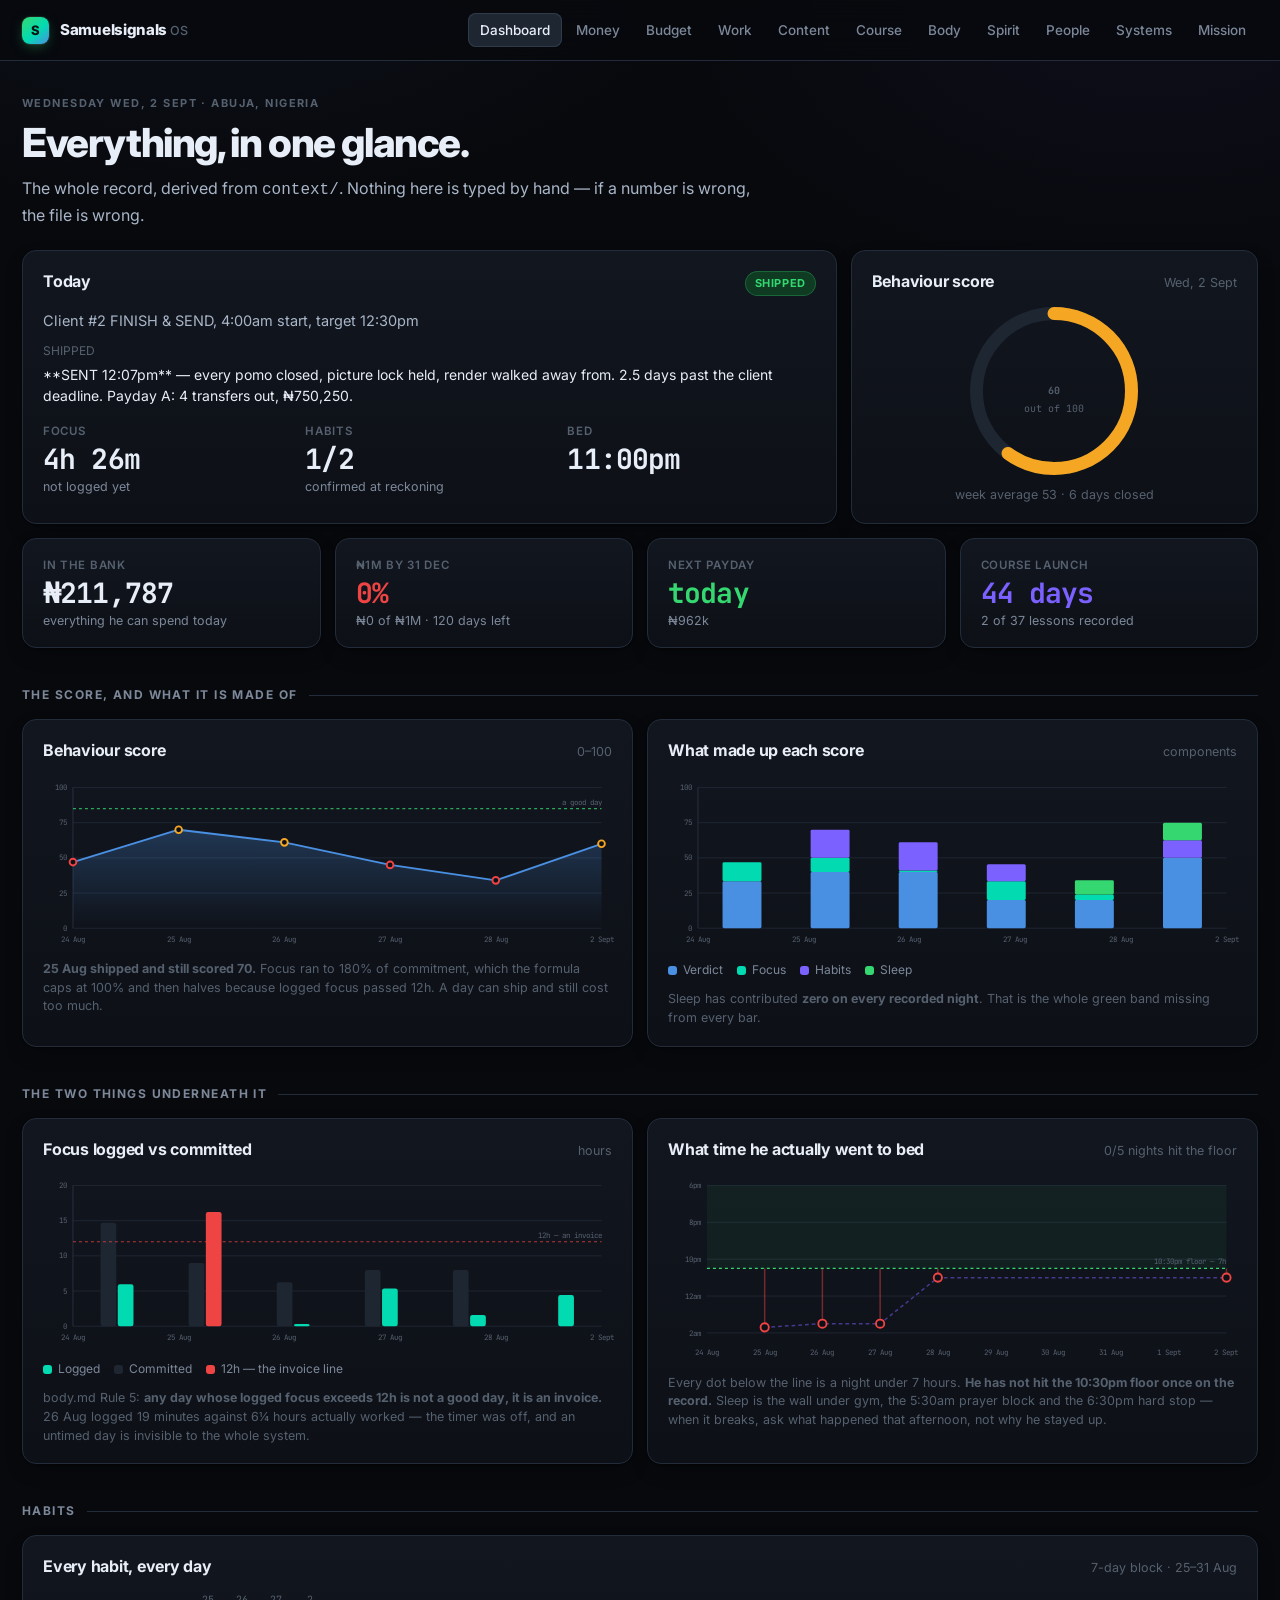
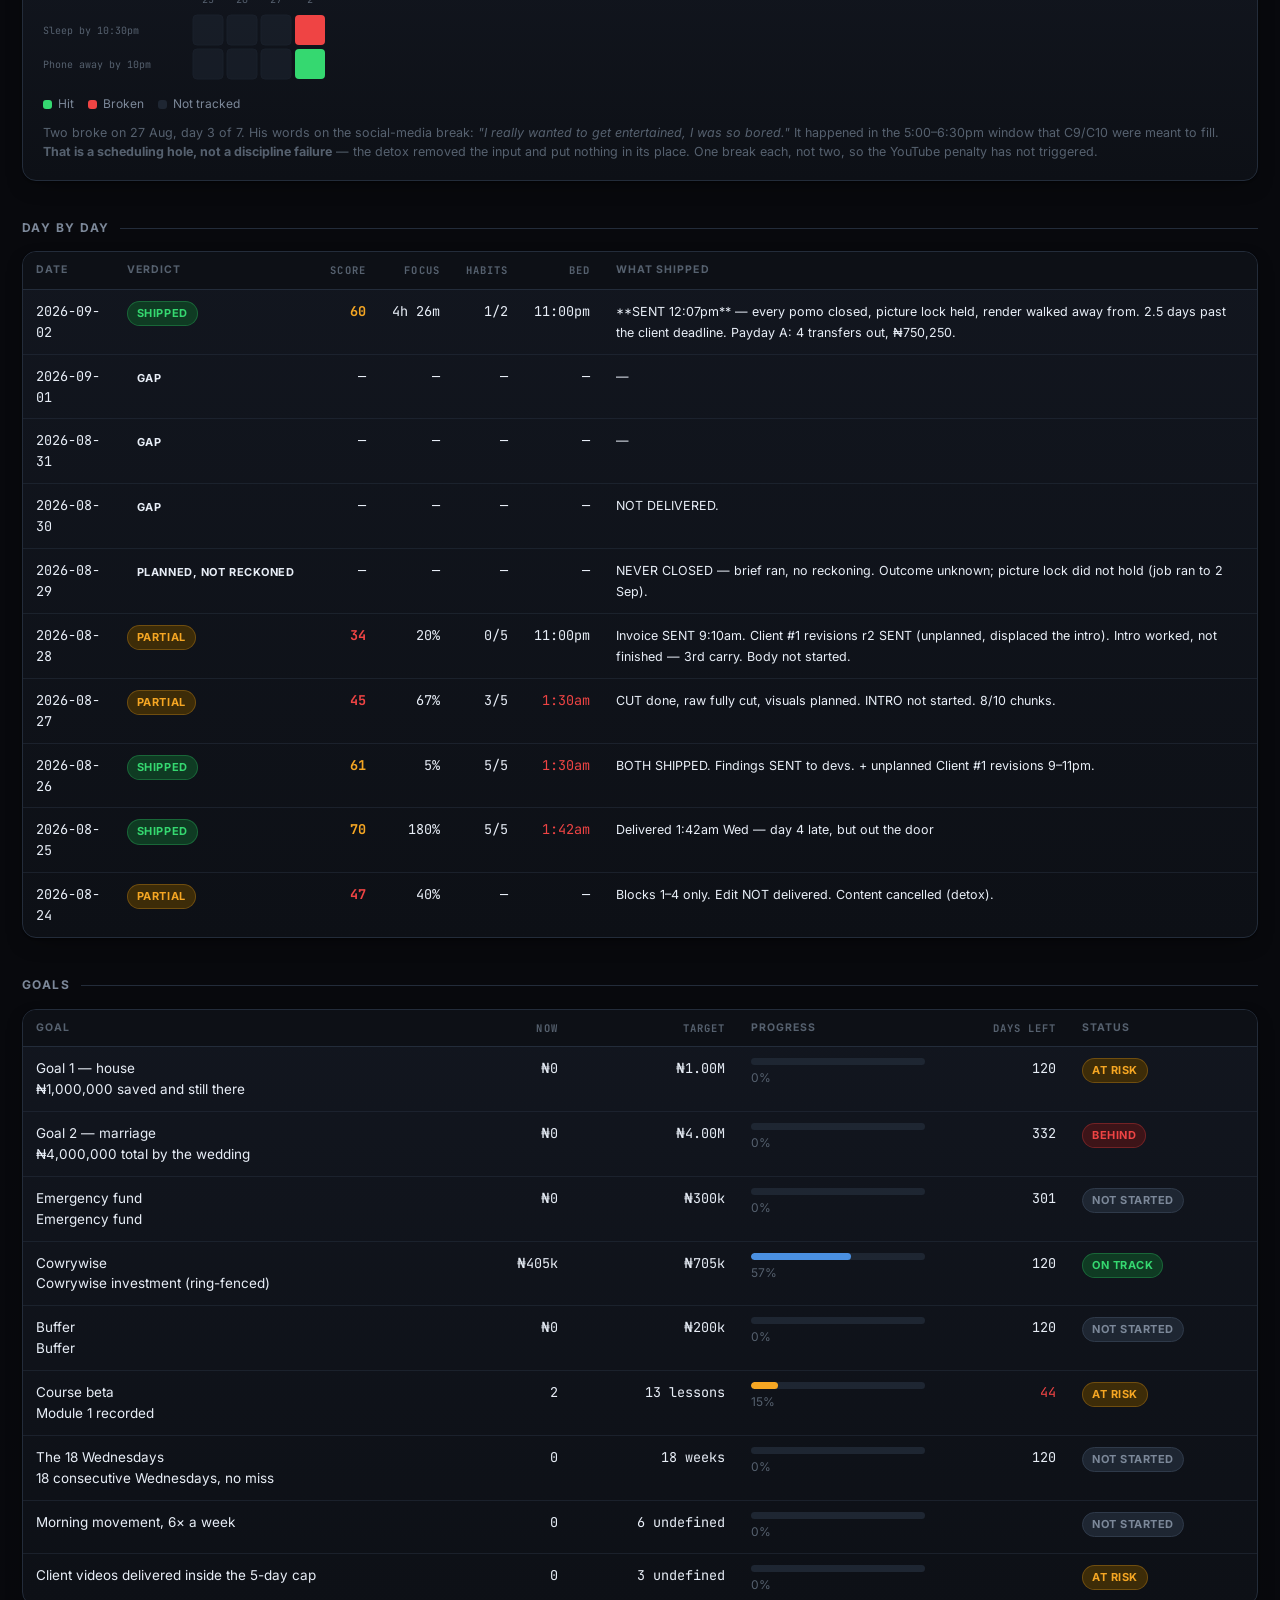
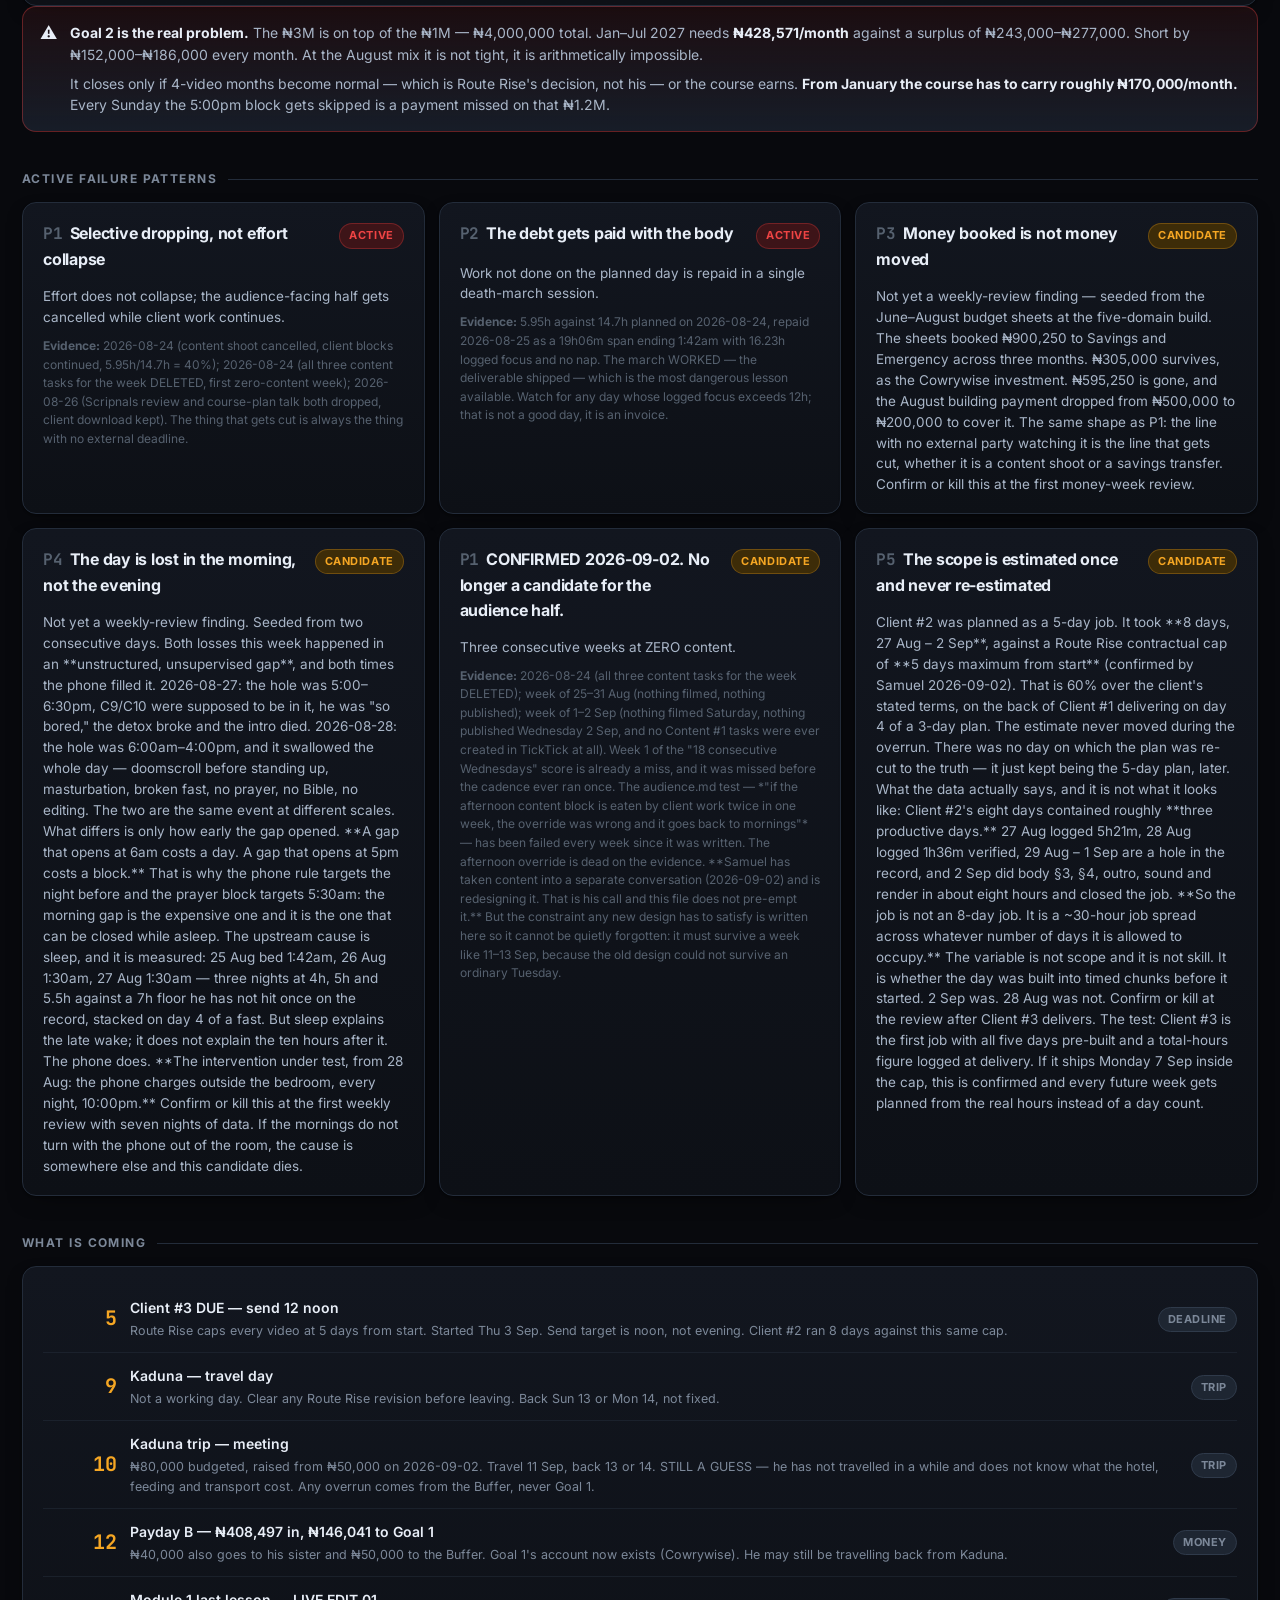
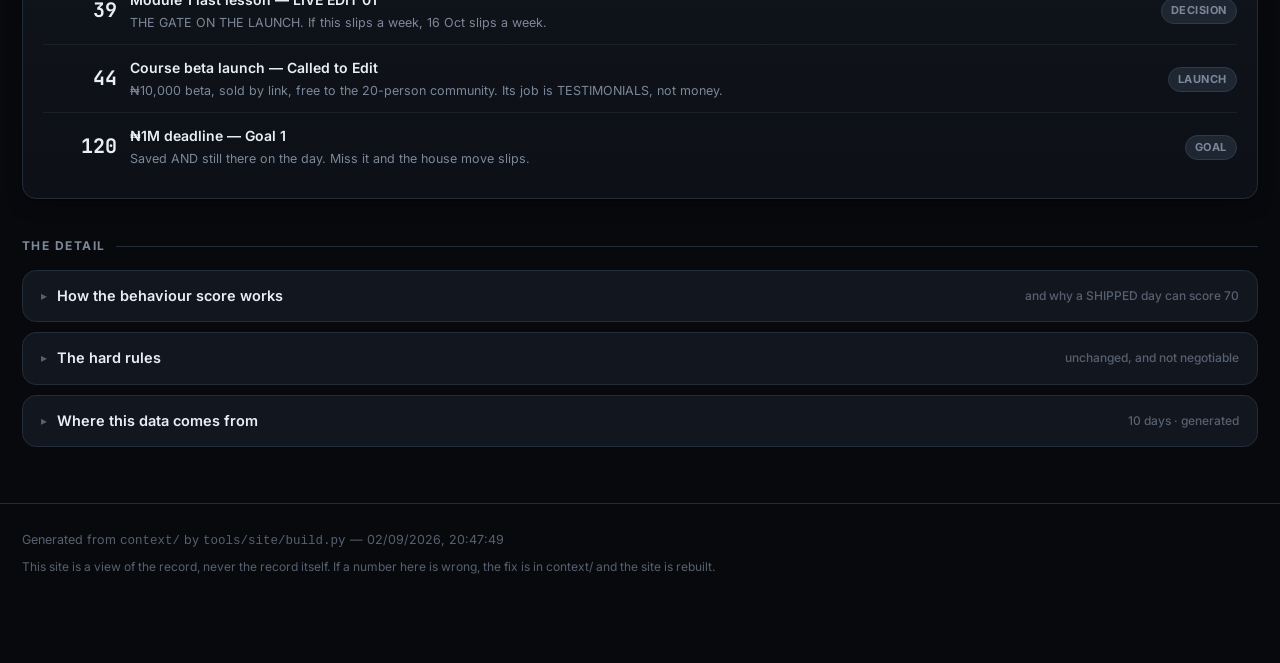
==== site/index.html @ 35cf3757 "REMOTE.md: published.sh 000s from the cloud because the sandbox blocks github.io Pages itself has be" ====
<!doctype html>
<html lang="en">
<head>
<meta charset="utf-8">
<meta name="viewport" content="width=device-width, initial-scale=1, viewport-fit=cover">
<meta name="theme-color" content="#08090d">
<title>Samuelsignals OS</title>
<meta name="description" content="Everything, in one glance.">
<link rel="stylesheet" href="assets/css/app.css?v=20260902204749">
<link rel="icon" href="data:image/svg+xml,<svg xmlns='http://www.w3.org/2000/svg' viewBox='0 0 32 32'><rect width='32' height='32' rx='8' fill='%2335d870'/><text x='16' y='23' font-size='19' font-weight='800' text-anchor='middle' font-family='sans-serif' fill='%2305140c'>S</text></svg>">
</head>
<body data-root="">
<main class="wrap" id="main"></main>

<script src="data/os.js?v=20260902204749"></script>
<script src="assets/js/charts.js?v=20260902204749"></script>
<script src="assets/js/app.js?v=20260902204749"></script>
<script src="assets/js/pages/dashboard.js?v=20260902204749"></script>
</body>
</html>
---- site/assets/css/app.css ----
/* ============================================================================
   Samuelsignals OS — design system

   Dark by default. Samuel is a video editor; dark is his native environment and
   a bright dashboard would be the one thing he never opens.

   Colour carries meaning and nothing else:
     green  = shipped / on track
     amber  = partial / at risk
     red    = missed / broken / behind
     blue   = neutral information
     violet = course
     pink   = content
   No decorative colour. If something is coloured, the colour is the message.
   ========================================================================= */

@import url('https://fonts.googleapis.com/css2?family=Inter:wght@400;500;600;700;800&family=JetBrains+Mono:wght@400;500;700&display=swap');

:root {
  /* surfaces */
  --bg:        #08090d;
  --bg-2:      #0d1016;
  --surface:   #12161f;
  --surface-2: #171d28;
  --surface-3: #1e2632;
  --border:    #232c3a;
  --border-2:  #2f3a4a;

  /* type */
  --text:  #e8eef7;
  --text-2:#a9b6c8;
  --muted: #7c8899;
  --dim:   #56616f;

  /* meaning */
  --green:  #35d870;
  --green-d:#0f3b23;
  --amber:  #f5a623;
  --amber-d:#3d2c08;
  --red:    #ef4444;
  --red-d:  #3d1418;
  --blue:   #4a90e2;
  --blue-d: #10263d;
  --violet: #7b61ff;
  --pink:   #ef4d8f;
  --teal:   #02dbb2;

  --font: 'Inter', -apple-system, BlinkMacSystemFont, 'Segoe UI', system-ui, sans-serif;
  --mono: 'JetBrains Mono', ui-monospace, 'SF Mono', Consolas, monospace;

  --r:   14px;
  --r-s: 9px;
  --shadow: 0 1px 2px rgba(0,0,0,.4), 0 8px 24px -12px rgba(0,0,0,.7);

  --wrap: 1280px;
}

* { box-sizing: border-box; margin: 0; padding: 0; }

html { -webkit-text-size-adjust: 100%; scroll-behavior: smooth; }

body {
  background: var(--bg);
  color: var(--text);
  font-family: var(--font);
  font-size: 15px;
  line-height: 1.55;
  -webkit-font-smoothing: antialiased;
  text-rendering: optimizeLegibility;
  padding-bottom: 80px;
  background-image:
    radial-gradient(900px 500px at 15% -10%, rgba(74,144,226,.07), transparent 60%),
    radial-gradient(800px 480px at 90% 0%,  rgba(123,97,255,.06), transparent 60%);
  background-attachment: fixed;
}

a { color: inherit; text-decoration: none; }

.mono { font-family: var(--mono); font-variant-numeric: tabular-nums; }
.wrap { max-width: var(--wrap); margin: 0 auto; padding: 0 22px; }

/* ------------------------------------------------------------------ header */

.topbar {
  position: sticky; top: 0; z-index: 50;
  background: rgba(8,9,13,.82);
  backdrop-filter: saturate(160%) blur(14px);
  -webkit-backdrop-filter: saturate(160%) blur(14px);
  border-bottom: 1px solid var(--border);
}
.topbar-in {
  max-width: var(--wrap); margin: 0 auto; padding: 0 22px;
  height: 60px; display: flex; align-items: center; gap: 22px;
}
.brand { display: flex; align-items: center; gap: 11px; font-weight: 800; letter-spacing: -.02em; font-size: 15px; }
.brand-mark {
  width: 27px; height: 27px; border-radius: 8px; flex: none;
  background: linear-gradient(140deg, var(--green), var(--teal) 55%, var(--blue));
  display: grid; place-items: center; color: #05140c; font-size: 13px; font-weight: 800;
  box-shadow: 0 0 0 1px rgba(255,255,255,.08), 0 4px 14px -4px rgba(53,216,112,.5);
}
.brand small { color: var(--dim); font-weight: 500; letter-spacing: 0; }

.nav { display: flex; gap: 2px; overflow-x: auto; scrollbar-width: none; margin-left: auto; }
.nav::-webkit-scrollbar { display: none; }
.nav a {
  padding: 7px 12px; border-radius: 8px; color: var(--muted);
  font-size: 13.5px; font-weight: 500; white-space: nowrap; transition: .15s;
}
.nav a:hover { color: var(--text); background: var(--surface-2); }
.nav a.on { color: var(--text); background: var(--surface-3); box-shadow: inset 0 0 0 1px var(--border-2); }

/* -------------------------------------------------------------- page intro */

.page-head { padding: 34px 0 22px; }
.eyebrow {
  font-size: 11px; font-weight: 700; letter-spacing: .13em; text-transform: uppercase;
  color: var(--dim); margin-bottom: 9px;
}
h1 { font-size: clamp(27px, 4.4vw, 40px); font-weight: 800; letter-spacing: -.035em; line-height: 1.1; }
.lede { color: var(--text-2); font-size: 16px; max-width: 74ch; margin-top: 11px; }

h2 {
  font-size: 12px; font-weight: 700; letter-spacing: .12em; text-transform: uppercase;
  color: var(--muted); margin: 38px 0 14px; display: flex; align-items: center; gap: 11px;
}
h2::after { content: ''; flex: 1; height: 1px; background: var(--border); }
h3 { font-size: 16px; font-weight: 700; letter-spacing: -.015em; margin-bottom: 4px; }

/* ------------------------------------------------------------------- cards */

.card {
  background: linear-gradient(180deg, var(--surface), var(--bg-2));
  border: 1px solid var(--border);
  border-radius: var(--r);
  padding: 18px 20px;
  box-shadow: var(--shadow);
}
.card.pad-0 { padding: 0; overflow: hidden; }
.card-h { display: flex; align-items: baseline; justify-content: space-between; gap: 12px; margin-bottom: 14px; }
.card-h h3 { margin: 0; }
.card-h .sub { color: var(--dim); font-size: 12.5px; }

.grid { display: grid; gap: 14px; }
.g2 { grid-template-columns: repeat(2, 1fr); }
.g3 { grid-template-columns: repeat(3, 1fr); }
.g4 { grid-template-columns: repeat(4, 1fr); }
.g-2-1 { grid-template-columns: 2fr 1fr; }
.g-1-2 { grid-template-columns: 1fr 2fr; }

/* ------------------------------------------------------------------- stats */

.stat { display: flex; flex-direction: column; gap: 3px; }
.stat .k { font-size: 11.5px; font-weight: 600; letter-spacing: .06em; text-transform: uppercase; color: var(--dim); }
.stat .v { font-family: var(--mono); font-size: 28px; font-weight: 700; letter-spacing: -.03em; line-height: 1.1; }
.stat .v.sm { font-size: 21px; }
.stat .n { font-size: 12.5px; color: var(--muted); line-height: 1.4; }

.v.green  { color: var(--green); }
.v.amber  { color: var(--amber); }
.v.red    { color: var(--red); }
.v.blue   { color: var(--blue); }
.v.violet { color: var(--violet); }
.v.pink   { color: var(--pink); }

/* ------------------------------------------------------------------ pills */

.pill {
  display: inline-flex; align-items: center; gap: 6px;
  padding: 3px 9px; border-radius: 999px;
  font-size: 11px; font-weight: 700; letter-spacing: .05em; text-transform: uppercase;
  border: 1px solid transparent; white-space: nowrap;
}
.pill.shipped, .pill.ok      { background: var(--green-d); color: var(--green); border-color: rgba(53,216,112,.28); }
.pill.partial, .pill.warn    { background: var(--amber-d); color: var(--amber); border-color: rgba(245,166,35,.28); }
.pill.missed,  .pill.bad     { background: var(--red-d);   color: var(--red);   border-color: rgba(239,68,68,.3); }
.pill.open,    .pill.neutral { background: var(--surface-3); color: var(--muted); border-color: var(--border-2); }
.pill.info                   { background: var(--blue-d);  color: var(--blue);  border-color: rgba(74,144,226,.3); }

/* ---------------------------------------------------------------- callouts */

.callout {
  border-radius: var(--r); padding: 15px 17px;
  border: 1px solid var(--border-2); background: var(--surface-2);
  display: flex; gap: 13px; align-items: flex-start;
}
.callout .ico { font-size: 17px; line-height: 1.3; flex: none; }
.callout p { color: var(--text-2); font-size: 14px; }
.callout p + p { margin-top: 7px; }
.callout strong { color: var(--text); font-weight: 700; }
.callout.bad  { border-color: rgba(239,68,68,.35);  background: linear-gradient(180deg, rgba(239,68,68,.09), var(--surface-2)); }
.callout.warn { border-color: rgba(245,166,35,.35); background: linear-gradient(180deg, rgba(245,166,35,.08), var(--surface-2)); }
.callout.ok   { border-color: rgba(53,216,112,.32); background: linear-gradient(180deg, rgba(53,216,112,.08), var(--surface-2)); }
.callout.info { border-color: rgba(74,144,226,.32); background: linear-gradient(180deg, rgba(74,144,226,.08), var(--surface-2)); }

/* ------------------------------------------------------------------ tables */

.table-wrap { overflow-x: auto; -webkit-overflow-scrolling: touch; }
table { width: 100%; border-collapse: collapse; font-size: 13.5px; }
thead th {
  text-align: left; padding: 10px 13px; font-size: 10.5px; font-weight: 700;
  letter-spacing: .1em; text-transform: uppercase; color: var(--dim);
  border-bottom: 1px solid var(--border); white-space: nowrap;
  background: var(--bg-2); position: sticky; top: 0;
}
tbody td { padding: 11px 13px; border-bottom: 1px solid rgba(35,44,58,.6); vertical-align: top; }
tbody tr:last-child td { border-bottom: 0; }
tbody tr:hover { background: rgba(255,255,255,.018); }
td.num, th.num { text-align: right; font-family: var(--mono); font-variant-numeric: tabular-nums; white-space: nowrap; }
td.tight { white-space: nowrap; }
.t-dim { color: var(--muted); }
.t-sm  { font-size: 12.5px; }

/* ------------------------------------------------------------------- bars */

.bar { height: 7px; border-radius: 999px; background: var(--surface-3); overflow: hidden; }
.bar > i { display: block; height: 100%; border-radius: 999px; background: var(--green); transition: width .5s cubic-bezier(.4,0,.2,1); }
.bar > i.amber { background: var(--amber); }
.bar > i.red   { background: var(--red); }
.bar > i.blue  { background: var(--blue); }
.bar > i.violet{ background: var(--violet); }

/* ---------------------------------------------------------------- toggles */

details.tg {
  border: 1px solid var(--border); border-radius: var(--r);
  background: var(--surface); overflow: hidden; margin-bottom: 10px;
}
details.tg > summary {
  padding: 14px 18px; cursor: pointer; list-style: none;
  font-weight: 600; font-size: 14.5px; display: flex; align-items: center; gap: 10px;
  transition: background .15s;
}
details.tg > summary:hover { background: var(--surface-2); }
details.tg > summary::-webkit-details-marker { display: none; }
details.tg > summary::before {
  content: '▸'; color: var(--dim); font-size: 12px; transition: transform .18s; flex: none;
}
details.tg[open] > summary::before { transform: rotate(90deg); }
details.tg > summary .sub { margin-left: auto; color: var(--dim); font-size: 12px; font-weight: 500; }
.tg-body { padding: 4px 18px 18px; border-top: 1px solid var(--border); }
.tg-body p { color: var(--text-2); font-size: 14px; margin-top: 11px; }
.tg-body strong { color: var(--text); }
.tg-body ul { margin: 11px 0 0 18px; color: var(--text-2); font-size: 14px; }
.tg-body li { margin-bottom: 5px; }

/* ------------------------------------------------------------------ charts */

.chart { width: 100%; display: block; overflow: visible; }
/* Grid charts (heatmap, lesson grid, streak, arc) keep their natural size and
   only shrink on narrow screens — stretching a 320x192 heatmap to card width
   turns it into 600px of whitespace. */
.chart.fixed { width: auto; max-width: 100%; height: auto; }
.chart-centre { display: grid; place-items: center; }
.chart text { font-family: var(--mono); fill: var(--dim); font-size: 10px; }
.chart .grid-line { stroke: var(--border); stroke-width: 1; }
.chart .axis      { stroke: var(--border-2); stroke-width: 1; }
.chart .thresh    { stroke-dasharray: 4 4; stroke-width: 1.5; }
.chart .lbl-y     { text-anchor: end; }
.chart .lbl-x     { text-anchor: middle; }
.chart-legend { display: flex; flex-wrap: wrap; gap: 14px; margin-top: 12px; font-size: 12px; color: var(--muted); }
.chart-legend i { width: 9px; height: 9px; border-radius: 3px; display: inline-block; margin-right: 6px; vertical-align: -1px; }
.chart-note { color: var(--dim); font-size: 12.5px; margin-top: 11px; line-height: 1.5; }

/* --------------------------------------------------------------- heat grid */

.heat { display: grid; grid-auto-flow: column; grid-template-rows: repeat(5, 1fr); gap: 4px; }
.heat i {
  width: 100%; aspect-ratio: 1; border-radius: 3px; background: var(--surface-3);
  display: block; border: 1px solid transparent;
}
.heat i.hit  { background: var(--green); }
.heat i.miss { background: var(--red); }
.heat i.none { background: var(--surface-2); border-color: var(--border); }

/* ------------------------------------------------------------------ misc */

.rows { display: flex; flex-direction: column; }
.row {
  display: flex; align-items: center; gap: 13px;
  padding: 12px 0; border-bottom: 1px solid rgba(35,44,58,.55);
}
.row:last-child { border-bottom: 0; }
.row .grow { flex: 1; min-width: 0; }
.row .t { font-weight: 600; font-size: 14px; }
.row .s { color: var(--muted); font-size: 12.5px; margin-top: 2px; }
.row .r { text-align: right; flex: none; }

.kv { display: grid; grid-template-columns: auto 1fr; gap: 7px 16px; font-size: 13.5px; }
.kv dt { color: var(--muted); white-space: nowrap; }
.kv dd { font-family: var(--mono); text-align: right; }

.tiny { font-size: 12px; color: var(--dim); }
.strike { text-decoration: line-through; opacity: .5; }

footer {
  margin-top: 56px; padding: 26px 0 10px;
  border-top: 1px solid var(--border); color: var(--dim); font-size: 12.5px;
}
footer a { color: var(--muted); text-decoration: underline; text-underline-offset: 3px; }

/* ------------------------------------------------------------------ mobile */

@media (max-width: 900px) {
  .g4 { grid-template-columns: repeat(2, 1fr); }
  .g3 { grid-template-columns: repeat(2, 1fr); }
  .g-2-1, .g-1-2 { grid-template-columns: 1fr; }
}
@media (max-width: 620px) {
  body { font-size: 14.5px; }
  .wrap, .topbar-in { padding: 0 15px; }
  .g2, .g3, .g4 { grid-template-columns: 1fr; }
  /* Short stat rows stay side by side — three tiny numbers stacked into three
     screens of scrolling is the opposite of "one glance". */
  .g3.tight { grid-template-columns: repeat(3, 1fr); gap: 8px; }
  .g4.tight { grid-template-columns: repeat(2, 1fr); gap: 8px; }
  .tight .stat .v { font-size: 18px; }
  .tight .stat .k { font-size: 10px; letter-spacing: .04em; }
  .tight .stat .n { font-size: 11px; }
  .grid { gap: 11px; }
  .page-head { padding: 24px 0 16px; }
  .stat .v { font-size: 25px; }
  .card { padding: 15px 16px; }
  .topbar-in { height: 54px; gap: 12px; }
  .brand small { display: none; }
  h2 { margin: 28px 0 12px; }
}

@media (prefers-reduced-motion: reduce) {
  * { animation: none !important; transition: none !important; }
  html { scroll-behavior: auto; }
}

@media print {
  body { background: #fff; color: #000; }
  .topbar, footer { display: none; }
  .card { border: 1px solid #ccc; box-shadow: none; background: #fff; }
}

/* ------------------------------------------------- rendered markdown docs */

.md-card { padding: 24px 26px; }
.md > *:first-child { margin-top: 0; }
.md h2 {
  font-size: 19px; font-weight: 700; letter-spacing: -.02em; text-transform: none;
  color: var(--text); margin: 30px 0 10px; display: block;
}
.md h2::after { display: none; }
.md h3 { font-size: 15.5px; font-weight: 700; color: var(--text); margin: 22px 0 7px; }
.md h4 { font-size: 14px; font-weight: 700; color: var(--text-2); margin: 18px 0 6px; }
.md p { color: var(--text-2); font-size: 14.5px; margin: 10px 0; }
.md strong { color: var(--text); font-weight: 700; }
.md em { color: var(--text-2); }
.md ul, .md ol { margin: 10px 0 10px 20px; color: var(--text-2); font-size: 14.5px; }
.md li { margin-bottom: 5px; }
.md li::marker { color: var(--dim); }
.md code {
  font-family: var(--mono); font-size: .88em; background: var(--surface-3);
  padding: 1.5px 5px; border-radius: 5px; color: var(--teal);
}
.md pre {
  background: var(--bg); border: 1px solid var(--border); border-radius: var(--r-s);
  padding: 13px 15px; overflow-x: auto; margin: 13px 0;
}
.md pre code { background: none; padding: 0; color: var(--text-2); font-size: 12.5px; line-height: 1.6; }
.md hr { border: 0; border-top: 1px solid var(--border); margin: 26px 0; }
.md a { color: var(--blue); text-decoration: underline; text-underline-offset: 3px; }
.md table { margin: 13px 0; }
.md .table-wrap { margin: 13px 0; }
.md-quote {
  border-left: 3px solid var(--amber); background: var(--surface-2);
  padding: 11px 15px; border-radius: 0 var(--r-s) var(--r-s) 0; margin: 13px 0;
  color: var(--text); font-size: 14.5px; font-weight: 500;
}

/* Plan-vs-paid bar inside a table row. The grey track is the category's
   planned amount scaled against the biggest category on the page; the teal
   fill is how much of that category has actually been paid. */
.minibar { width: 100%; min-width: 90px; height: 8px; display: flex; align-items: center; }
.minibar-plan {
  height: 8px; background: var(--surface-3, #1e2632);
  border-radius: 99px; overflow: hidden; min-width: 2px;
}
.minibar-paid {
  height: 100%; background: var(--teal, #2dd4bf); border-radius: 99px;
}

/* Month switcher on the Budget page. The month you are actually in is
   underlined, so "which month am I looking at" never needs a second look. */
.monthpick { display: flex; flex-wrap: wrap; gap: 6px; align-items: center; margin: 12px 0 4px; }
.monthpick .mp {
  font-size: 12.5px; padding: 4px 10px; border-radius: 99px; text-decoration: none;
  background: var(--surface-2); color: var(--text-dim); border: 1px solid transparent;
}
.monthpick .mp:hover { color: var(--text); border-color: var(--line); }
.monthpick .mp.on { background: var(--teal); color: #05201b; font-weight: 700; }
.monthpick .mp.now:not(.on) { border-color: var(--teal); color: var(--teal); }
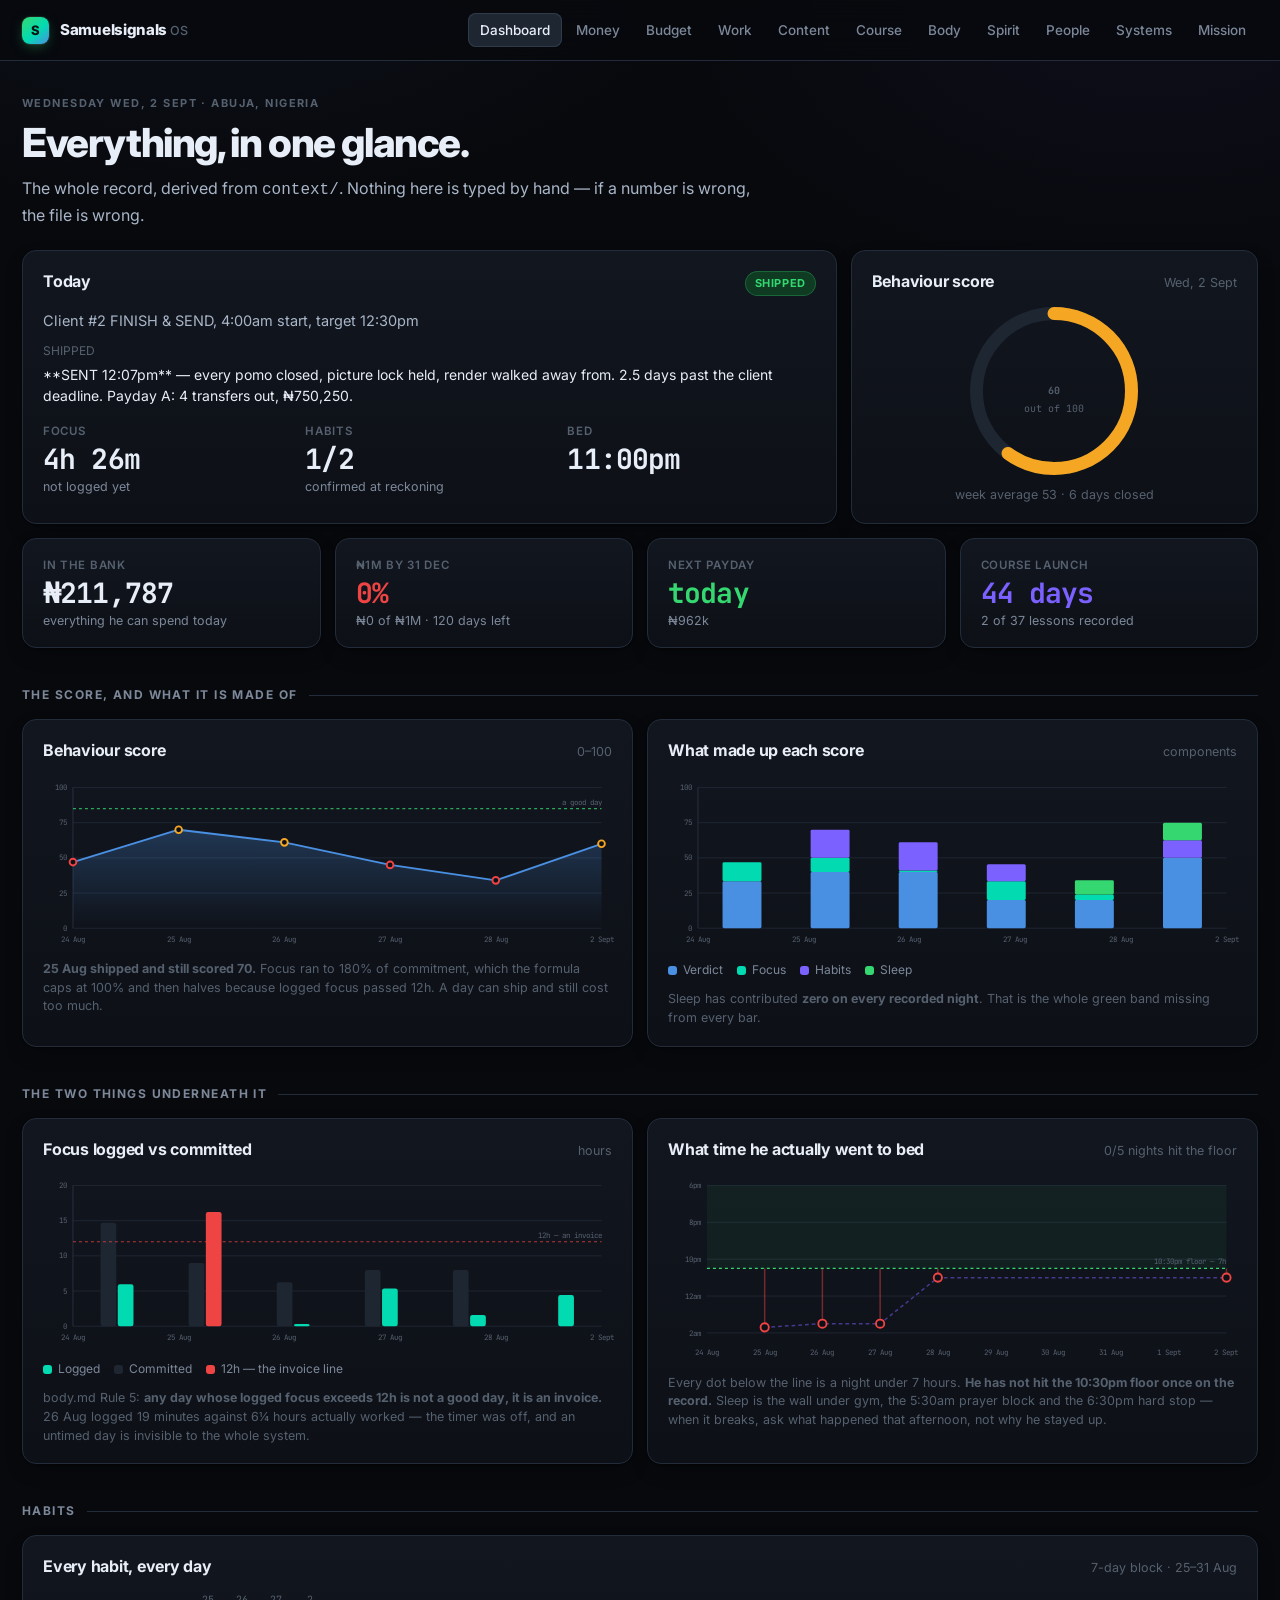
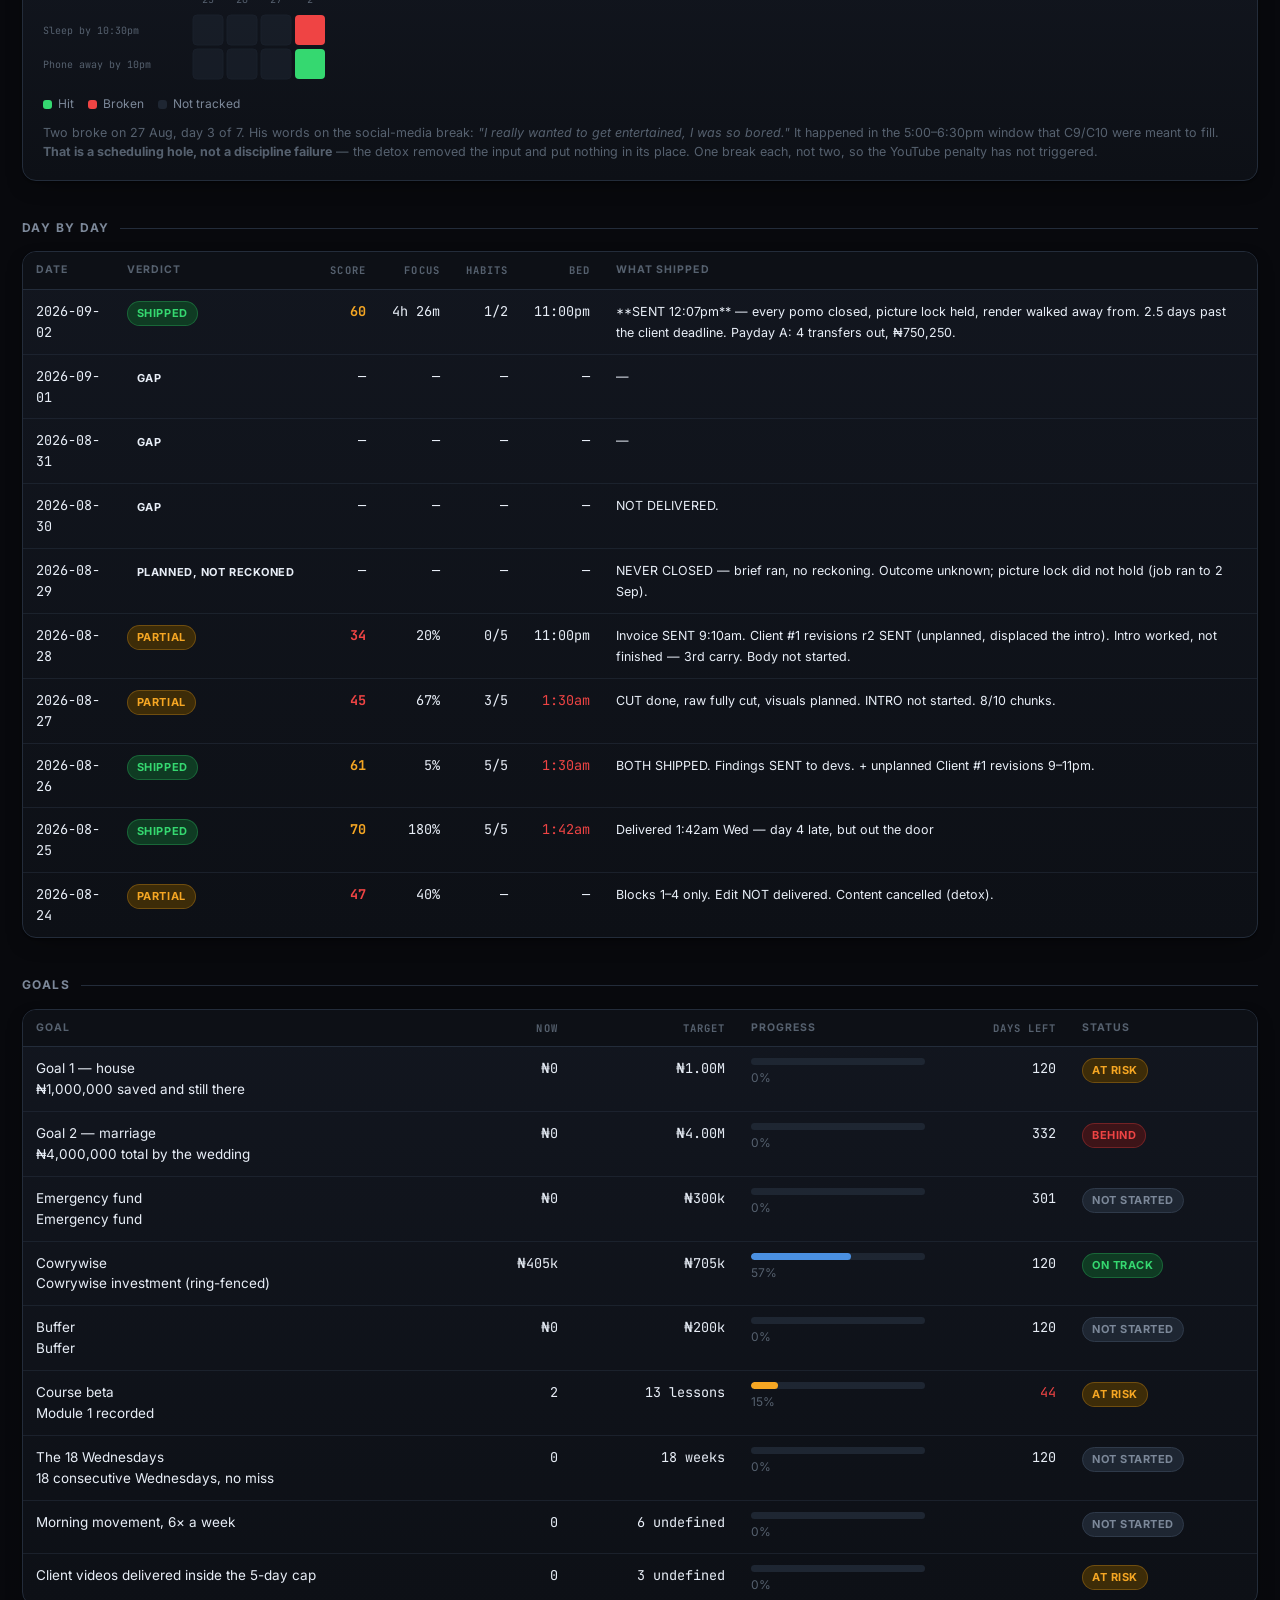
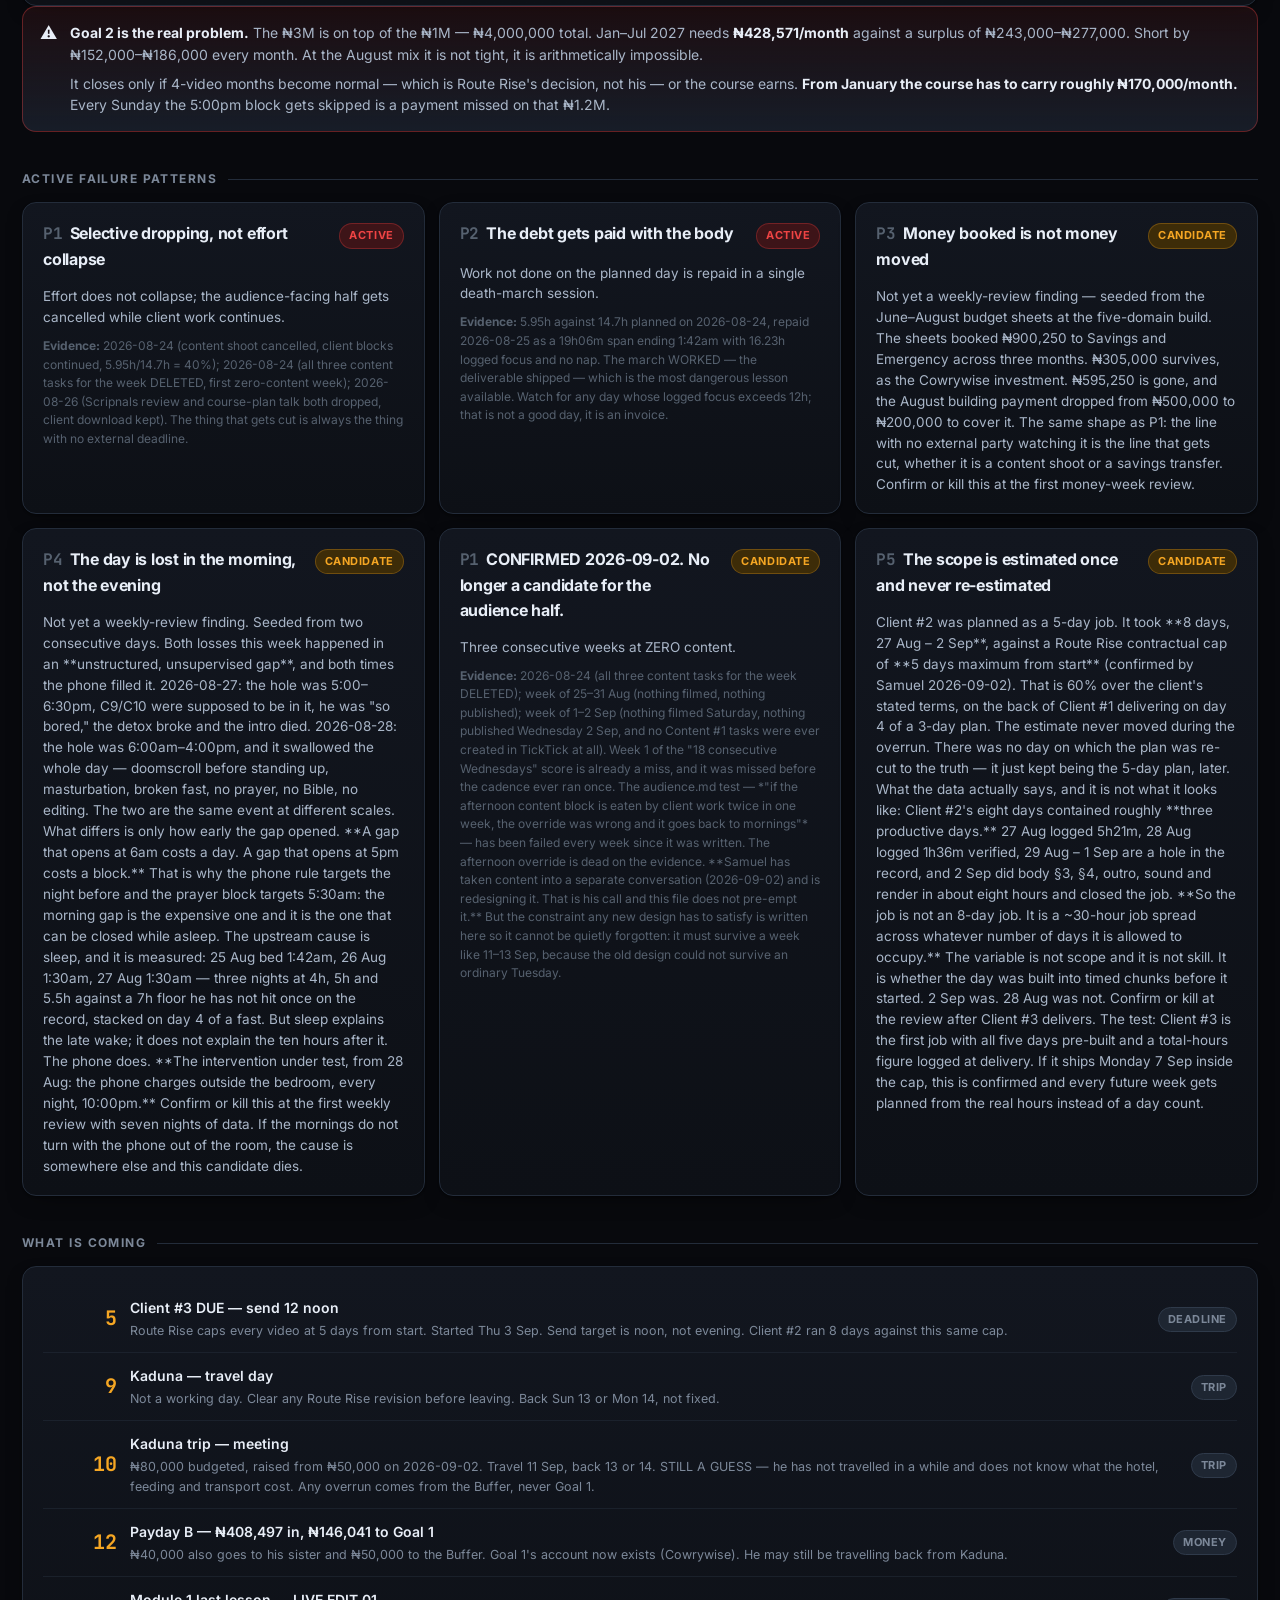
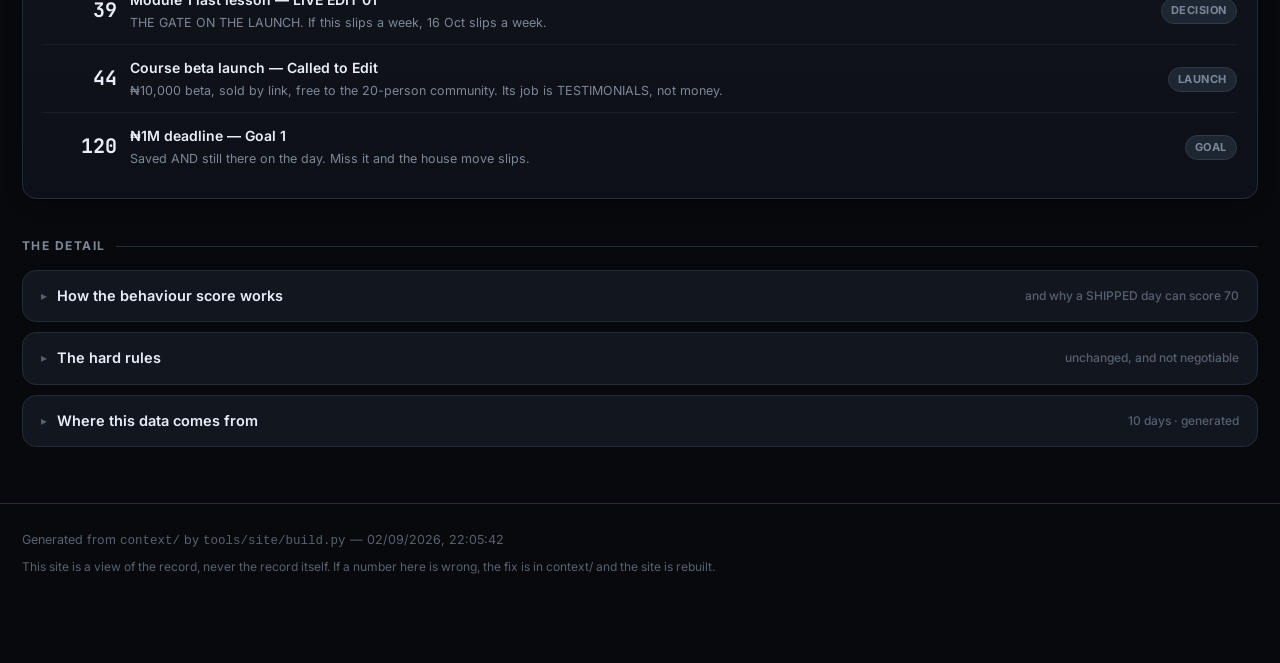
==== commit 8649e8fc: "spend.jsonl was never written by the reckoning, so the site said N0 paid Samuel logged the reckoning" ====
--- a/site/index.html
+++ b/site/index.html
@@ -6,15 +6,15 @@
 <meta name="theme-color" content="#08090d">
 <title>Samuelsignals OS</title>
 <meta name="description" content="Everything, in one glance.">
-<link rel="stylesheet" href="assets/css/app.css?v=20260902204749">
+<link rel="stylesheet" href="assets/css/app.css?v=20260902220542">
 <link rel="icon" href="data:image/svg+xml,<svg xmlns='http://www.w3.org/2000/svg' viewBox='0 0 32 32'><rect width='32' height='32' rx='8' fill='%2335d870'/><text x='16' y='23' font-size='19' font-weight='800' text-anchor='middle' font-family='sans-serif' fill='%2305140c'>S</text></svg>">
 </head>
 <body data-root="">
 <main class="wrap" id="main"></main>
 
-<script src="data/os.js?v=20260902204749"></script>
-<script src="assets/js/charts.js?v=20260902204749"></script>
-<script src="assets/js/app.js?v=20260902204749"></script>
-<script src="assets/js/pages/dashboard.js?v=20260902204749"></script>
+<script src="data/os.js?v=20260902220542"></script>
+<script src="assets/js/charts.js?v=20260902220542"></script>
+<script src="assets/js/app.js?v=20260902220542"></script>
+<script src="assets/js/pages/dashboard.js?v=20260902220542"></script>
 </body>
 </html>
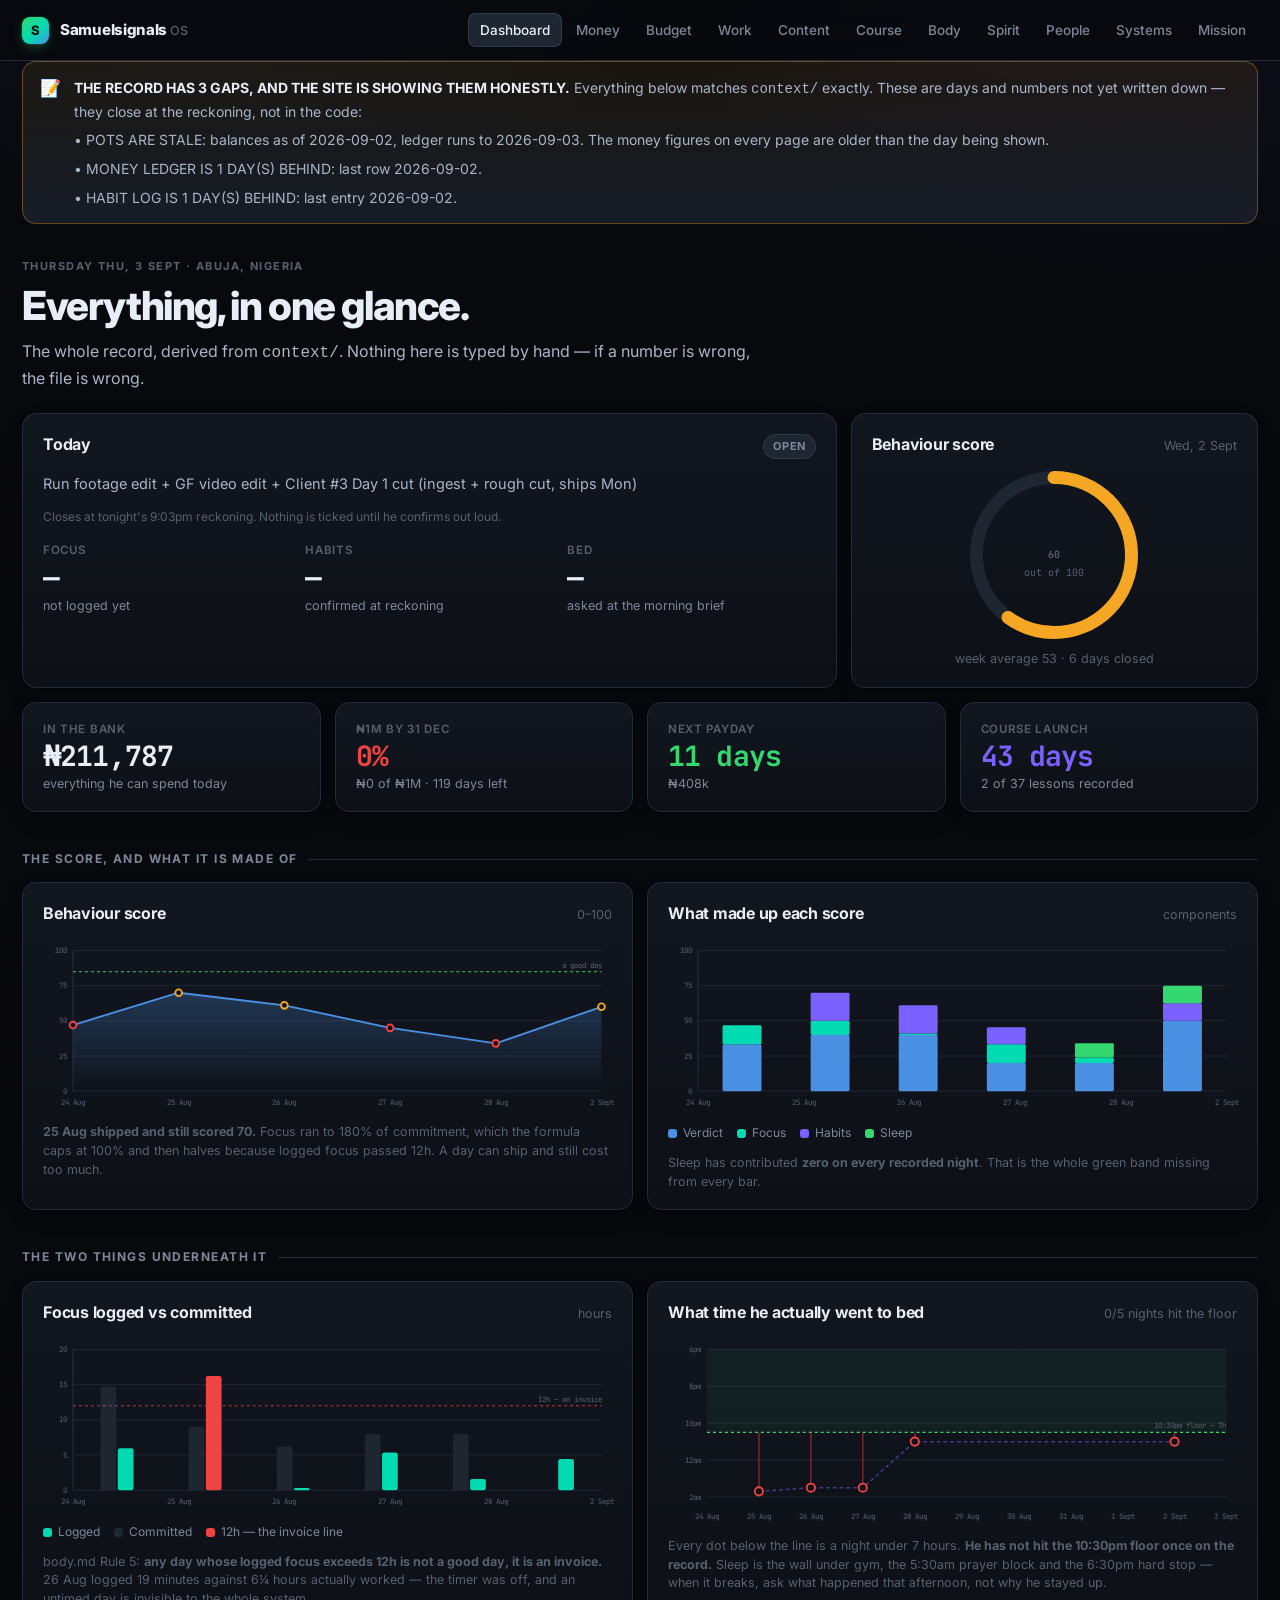
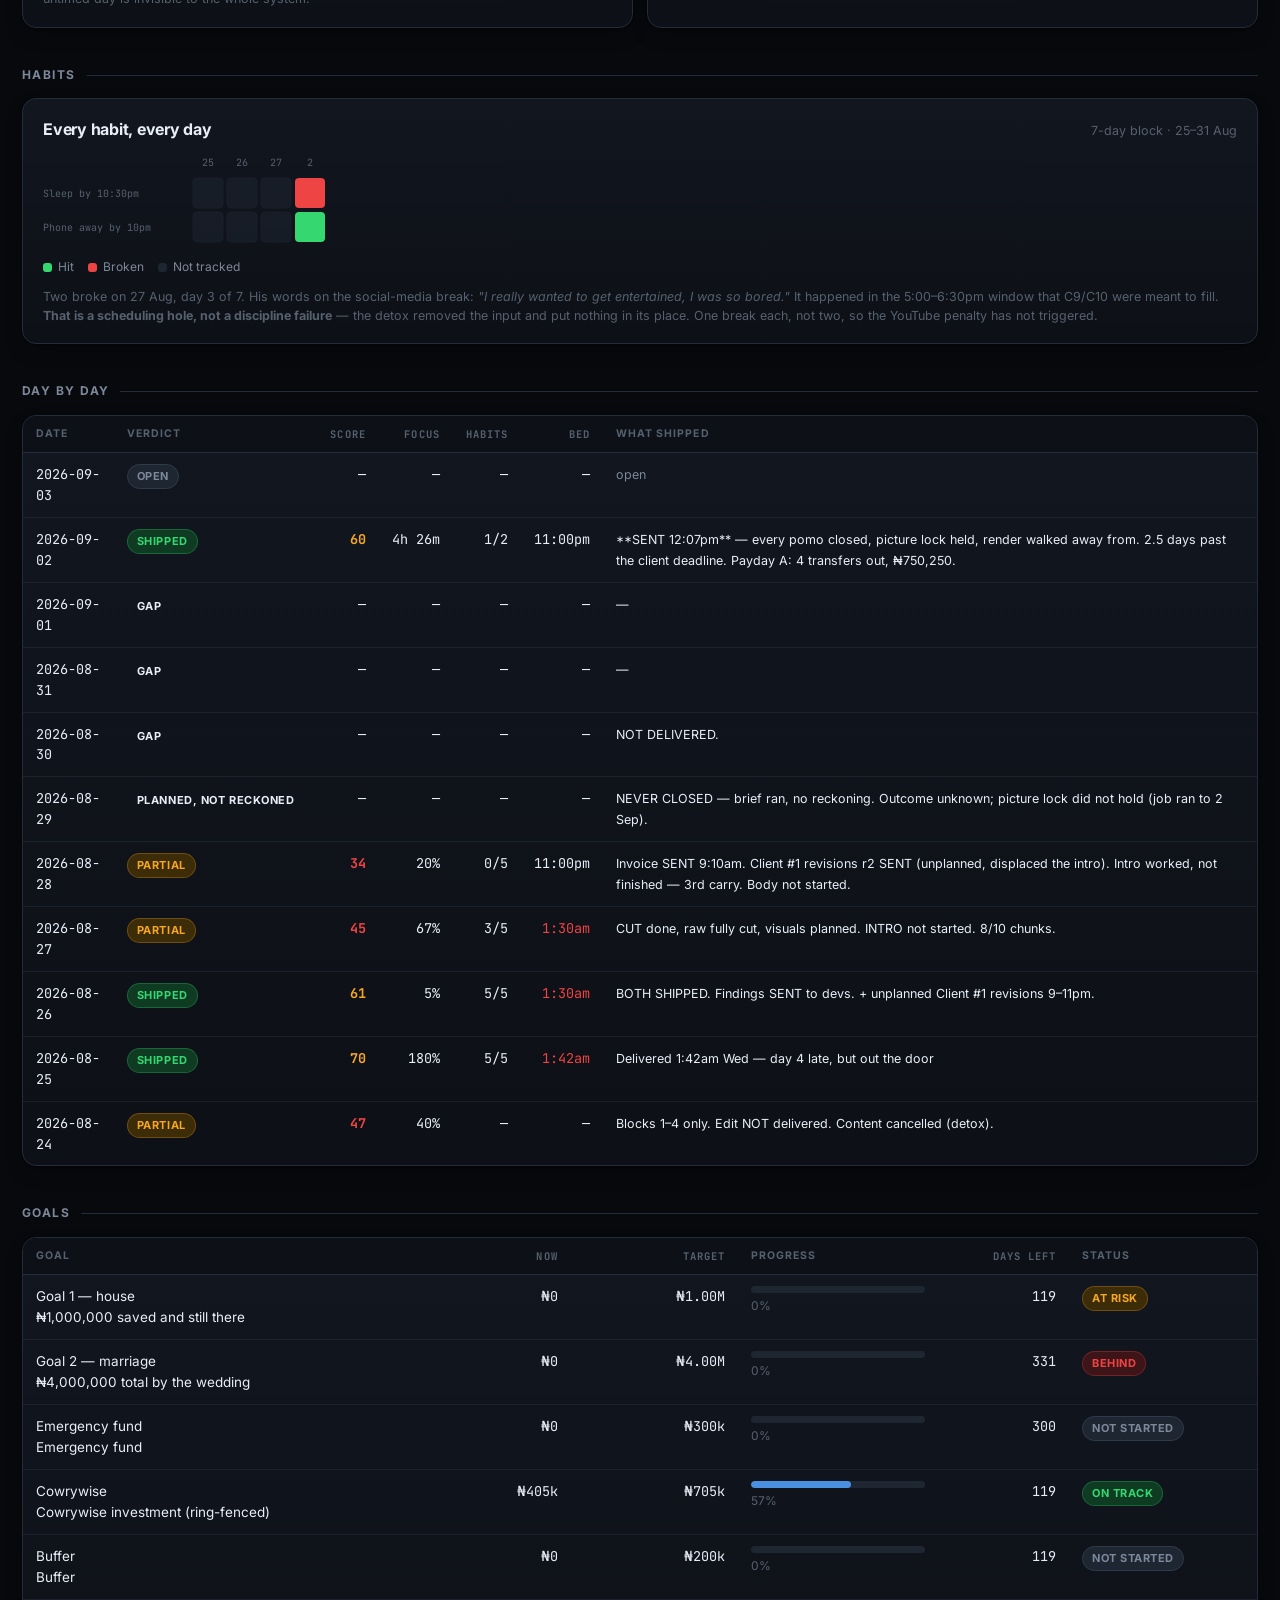
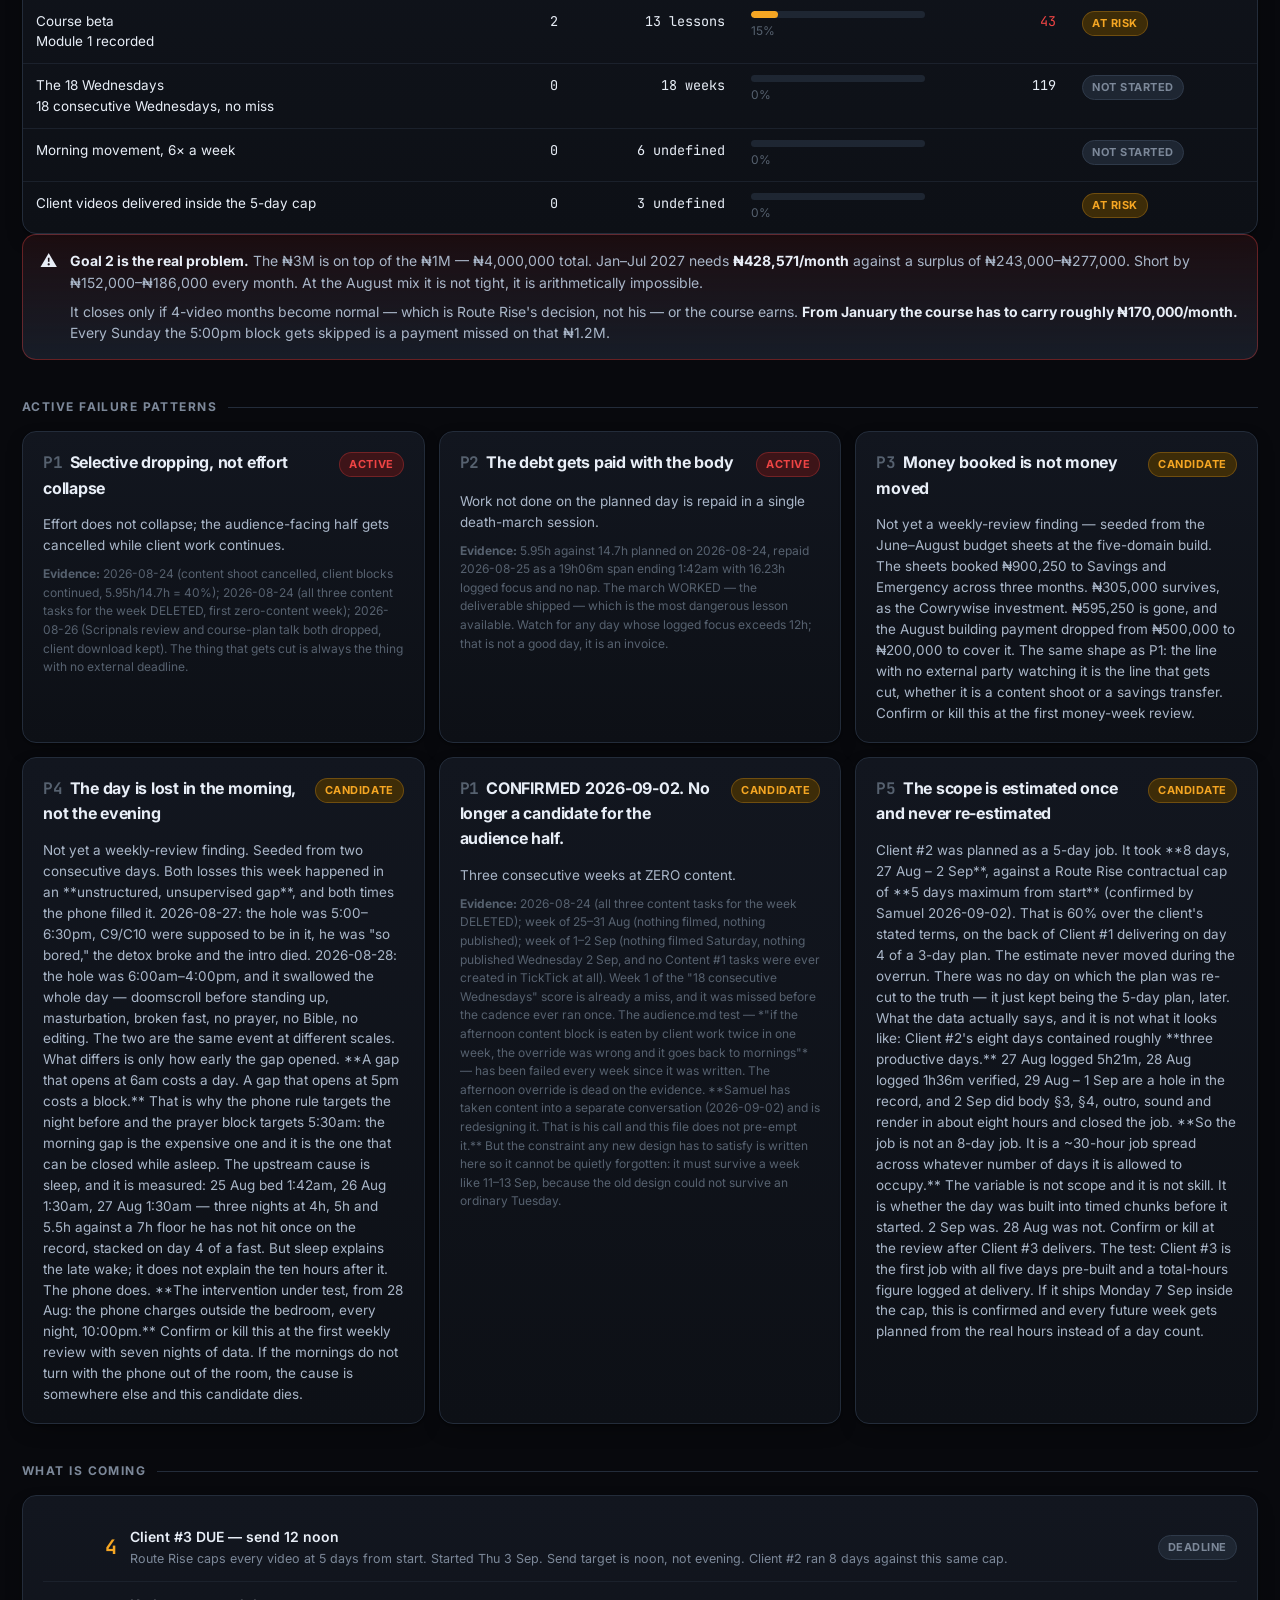
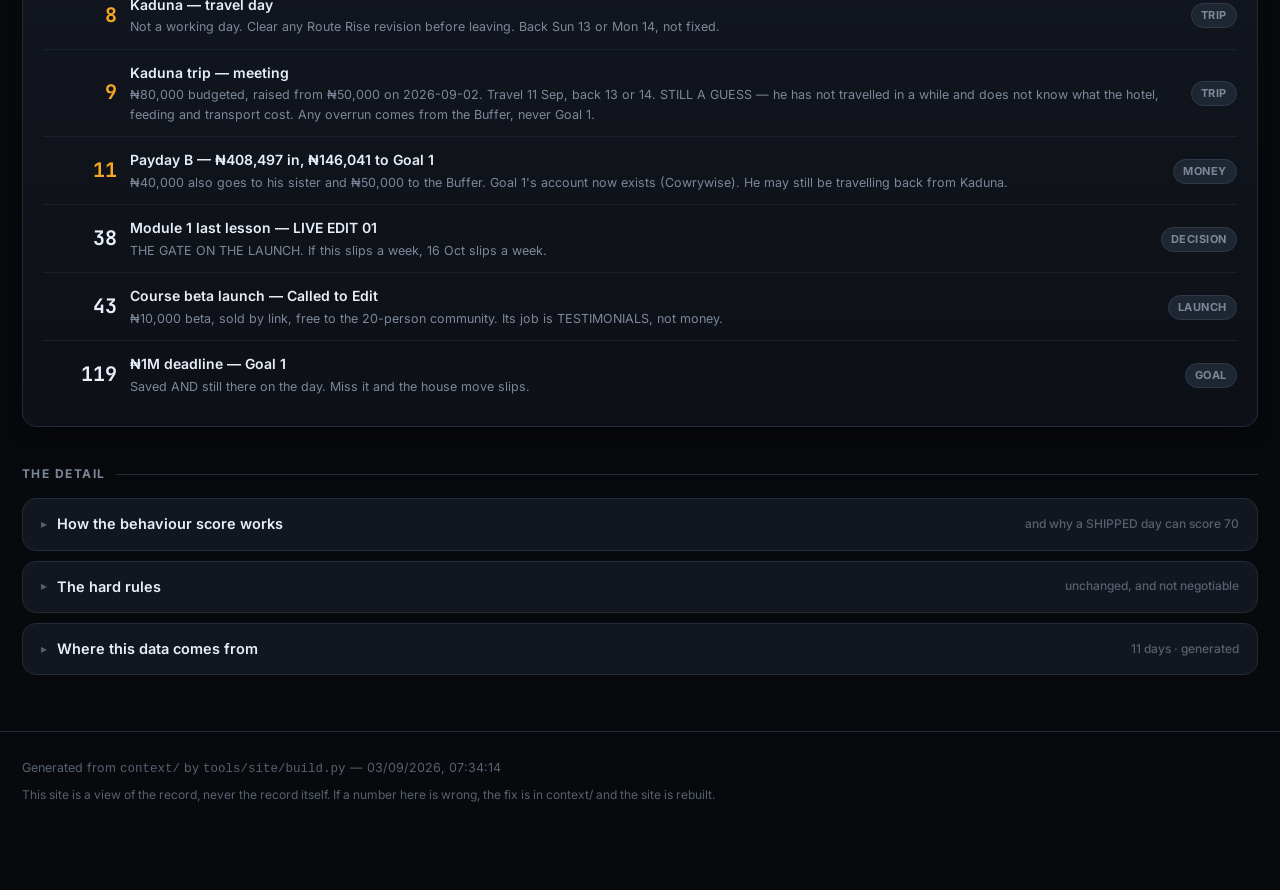
==== commit 91819243: "brief: 2026-09-03" ====
--- a/site/index.html
+++ b/site/index.html
@@ -6,15 +6,15 @@
 <meta name="theme-color" content="#08090d">
 <title>Samuelsignals OS</title>
 <meta name="description" content="Everything, in one glance.">
-<link rel="stylesheet" href="assets/css/app.css?v=20260902220542">
+<link rel="stylesheet" href="assets/css/app.css?v=20260903073414">
 <link rel="icon" href="data:image/svg+xml,<svg xmlns='http://www.w3.org/2000/svg' viewBox='0 0 32 32'><rect width='32' height='32' rx='8' fill='%2335d870'/><text x='16' y='23' font-size='19' font-weight='800' text-anchor='middle' font-family='sans-serif' fill='%2305140c'>S</text></svg>">
 </head>
 <body data-root="">
 <main class="wrap" id="main"></main>
 
-<script src="data/os.js?v=20260902220542"></script>
-<script src="assets/js/charts.js?v=20260902220542"></script>
-<script src="assets/js/app.js?v=20260902220542"></script>
-<script src="assets/js/pages/dashboard.js?v=20260902220542"></script>
+<script src="data/os.js?v=20260903073414"></script>
+<script src="assets/js/charts.js?v=20260903073414"></script>
+<script src="assets/js/app.js?v=20260903073414"></script>
+<script src="assets/js/pages/dashboard.js?v=20260903073414"></script>
 </body>
 </html>
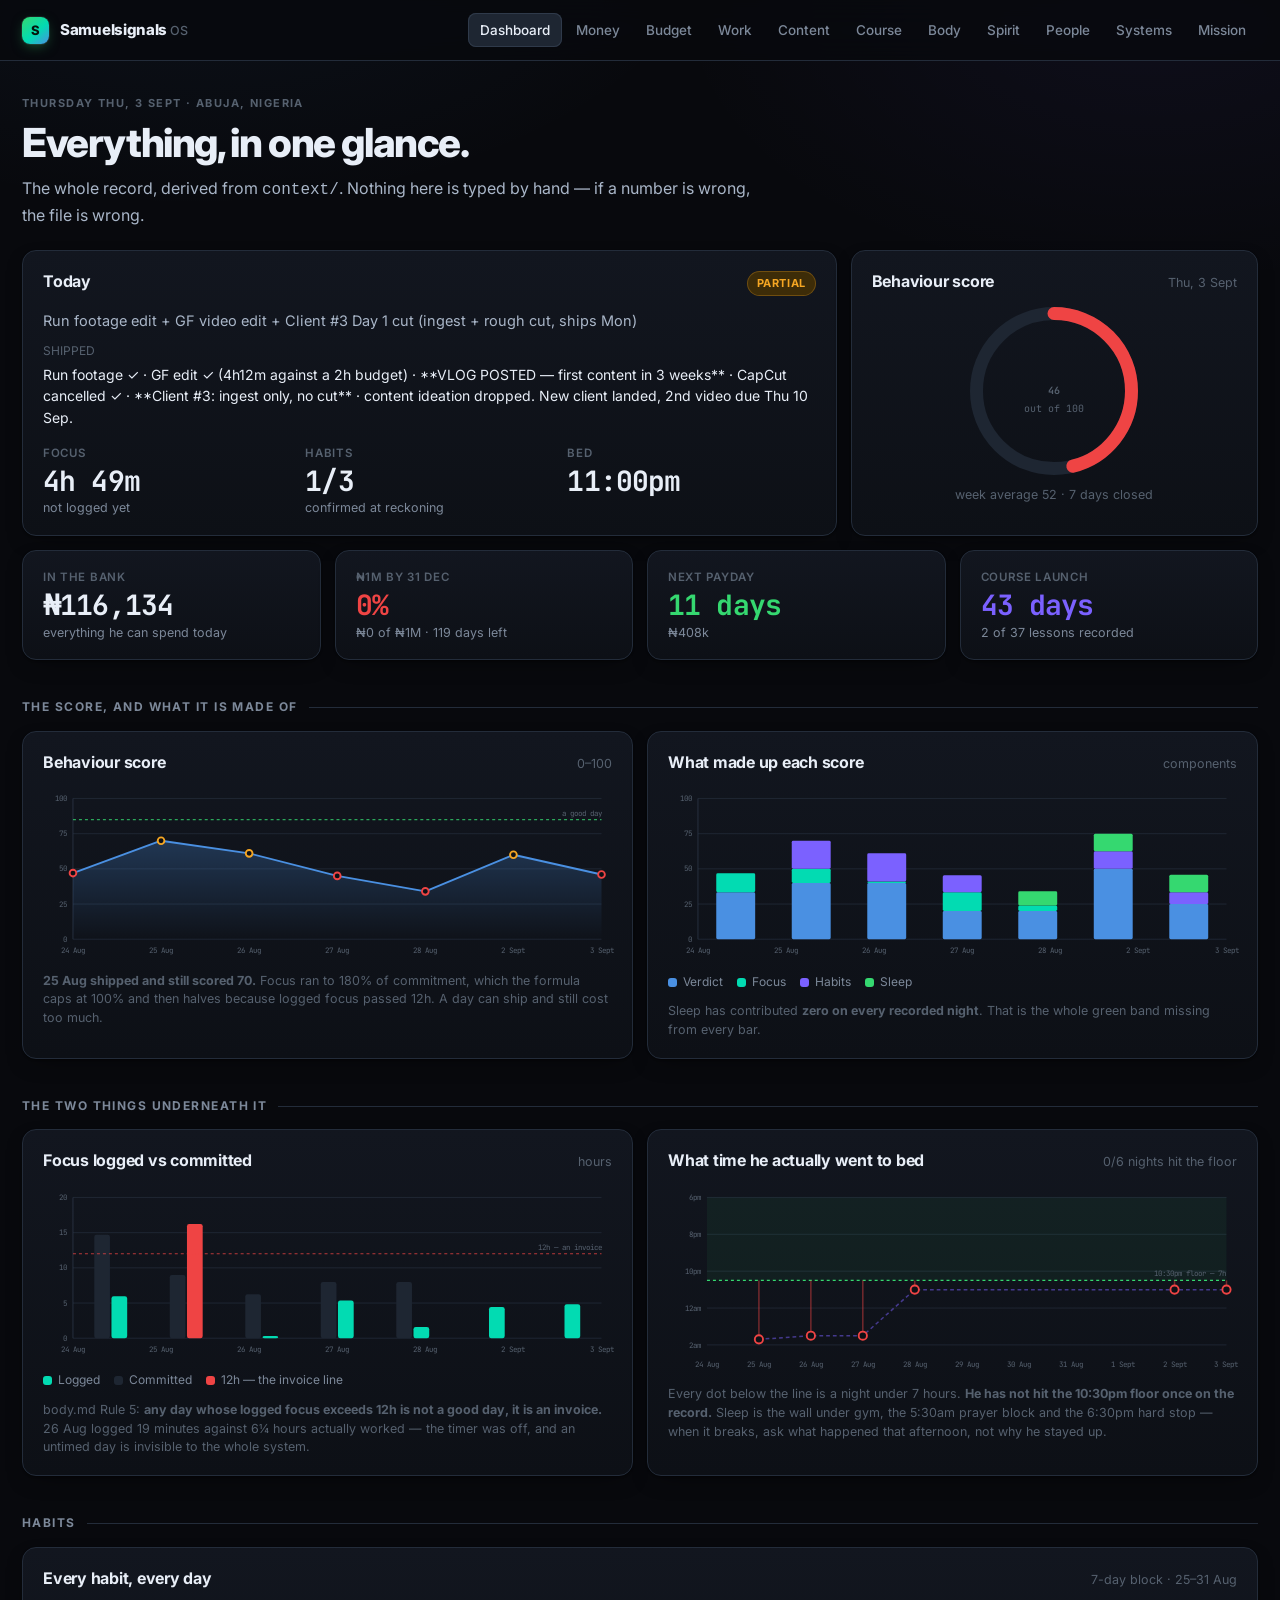
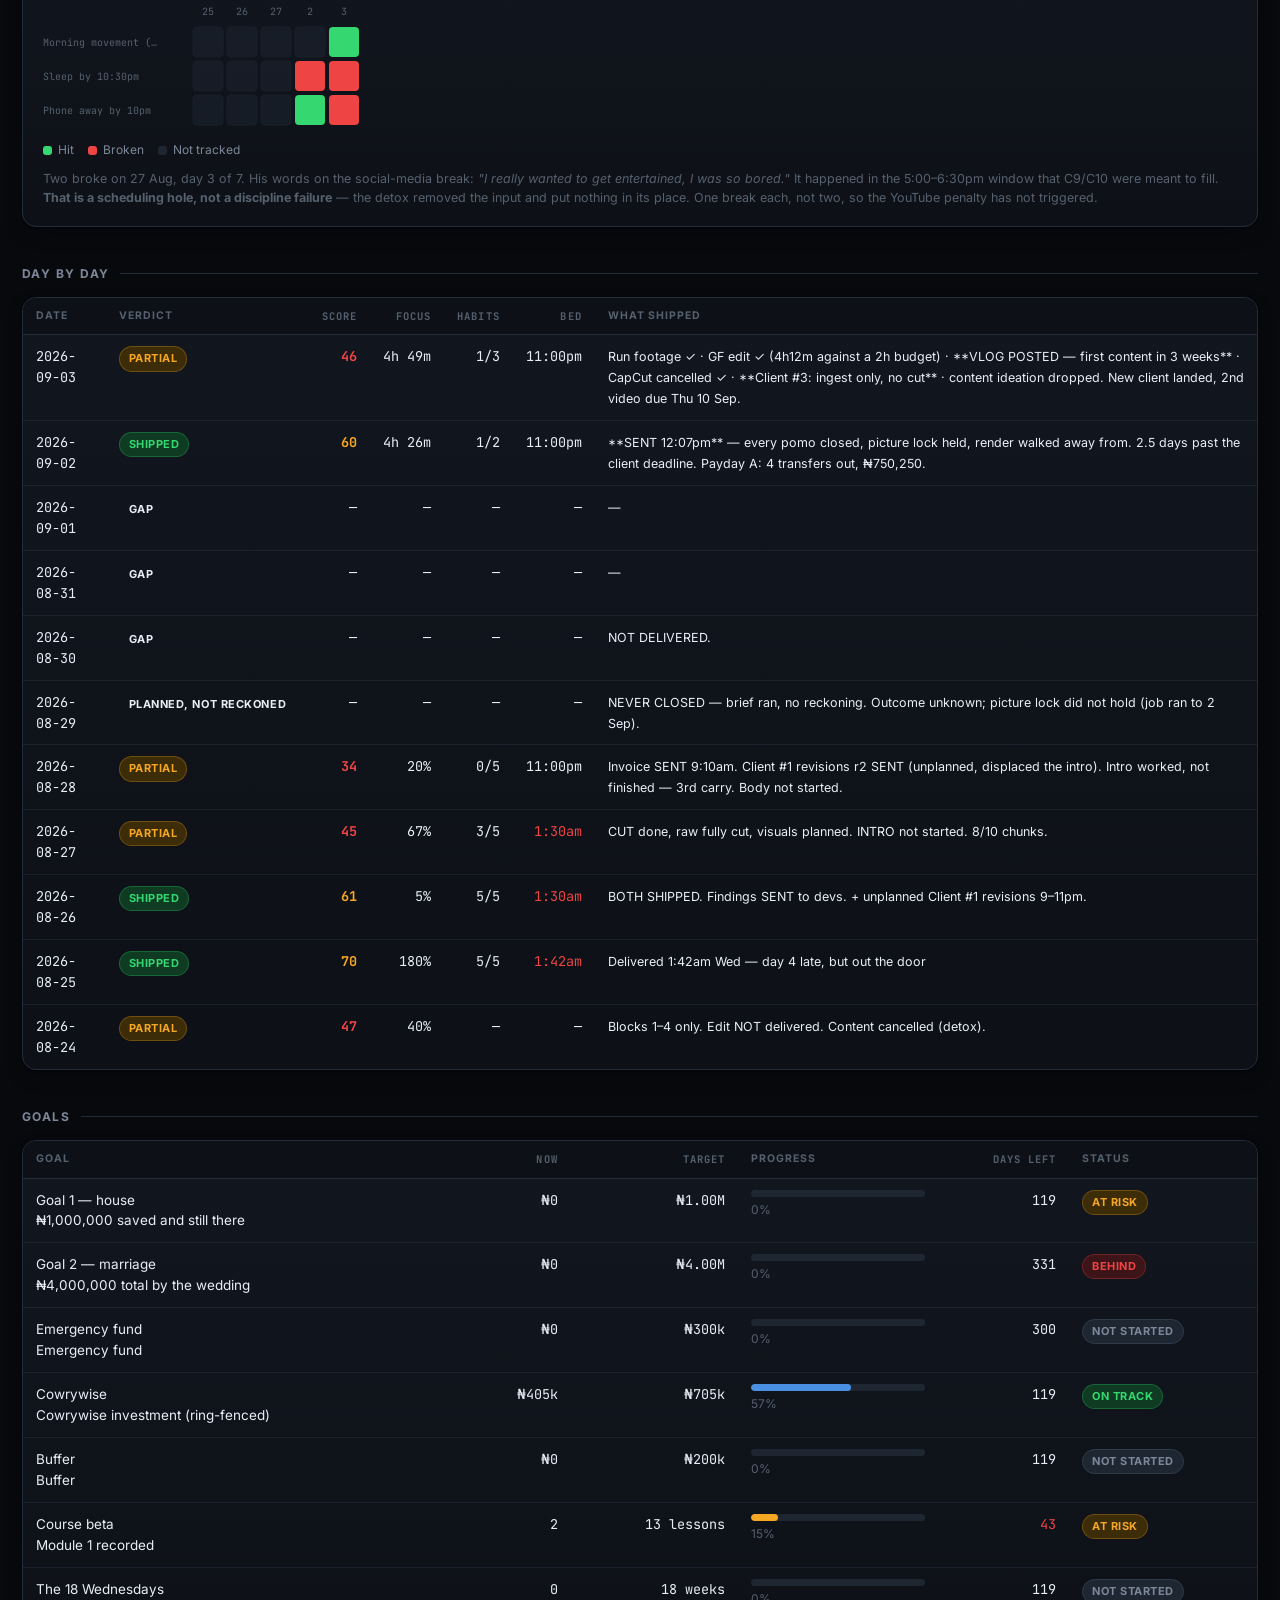
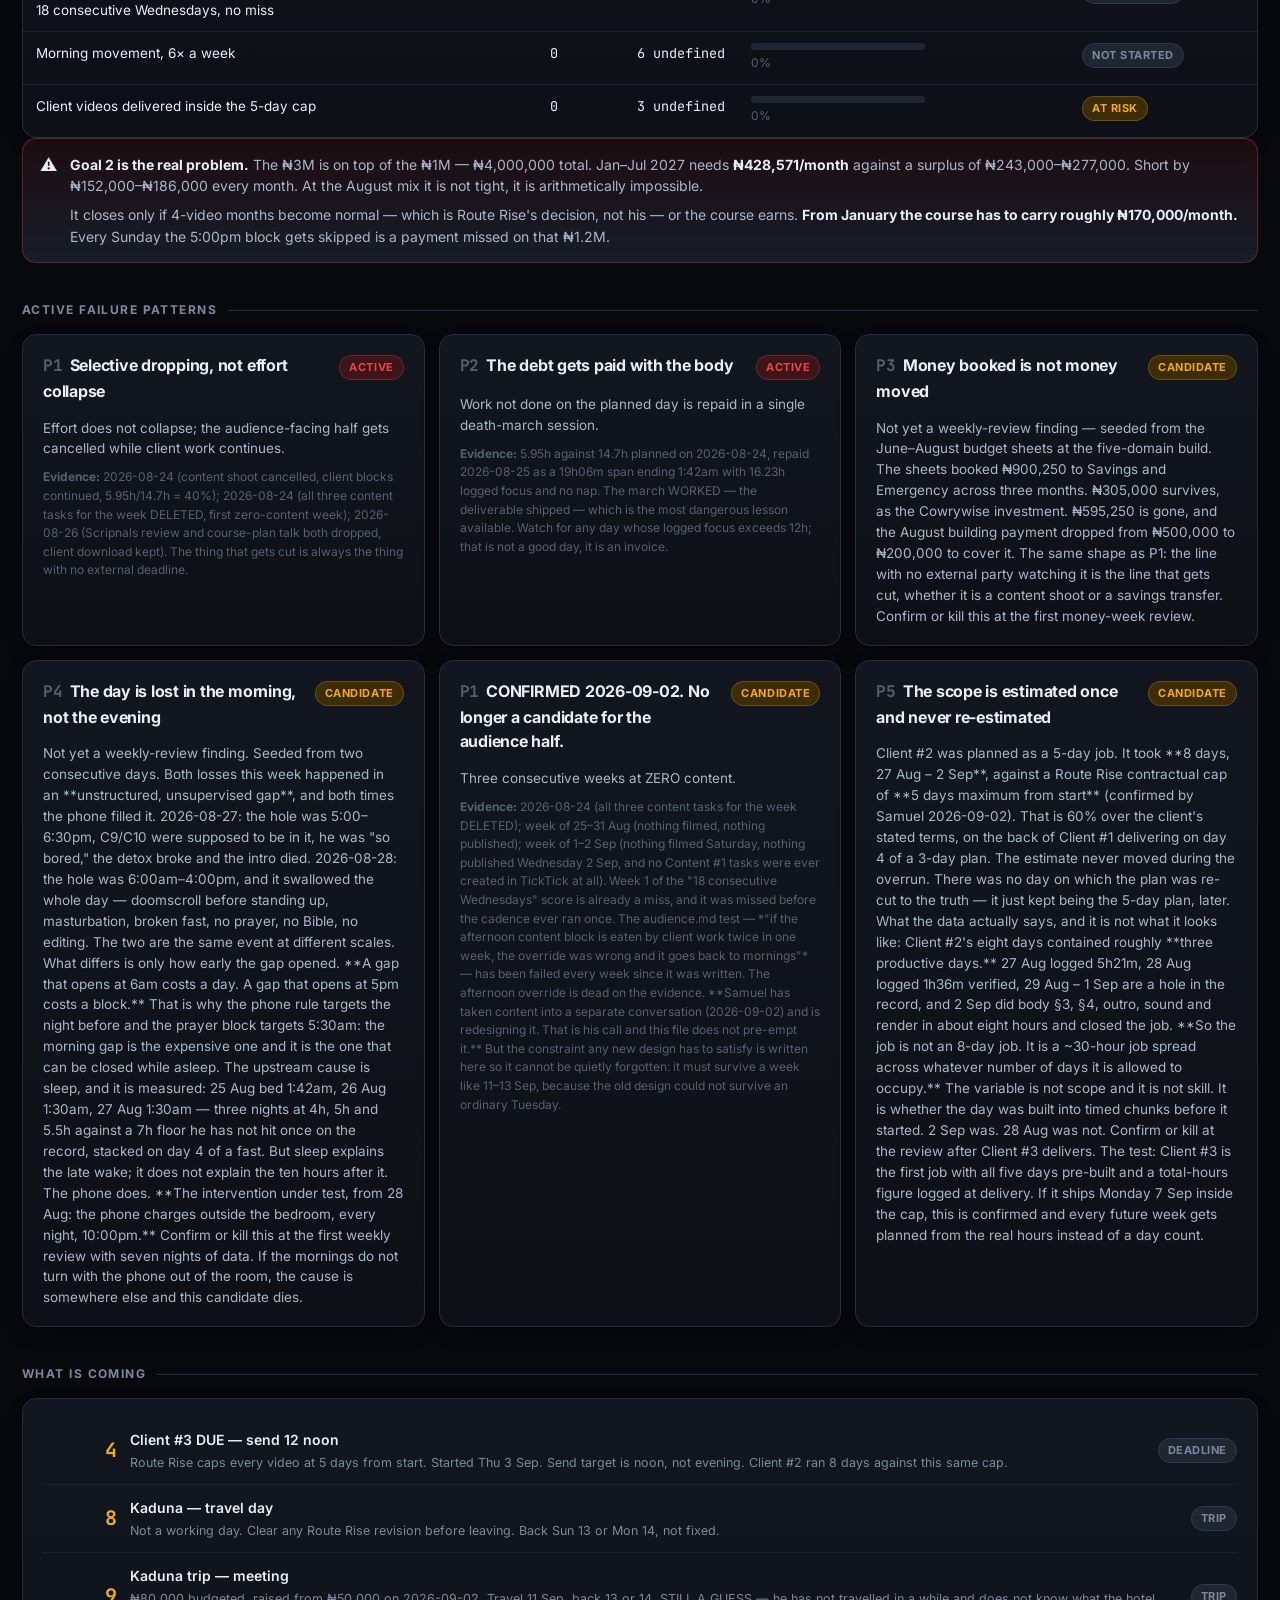
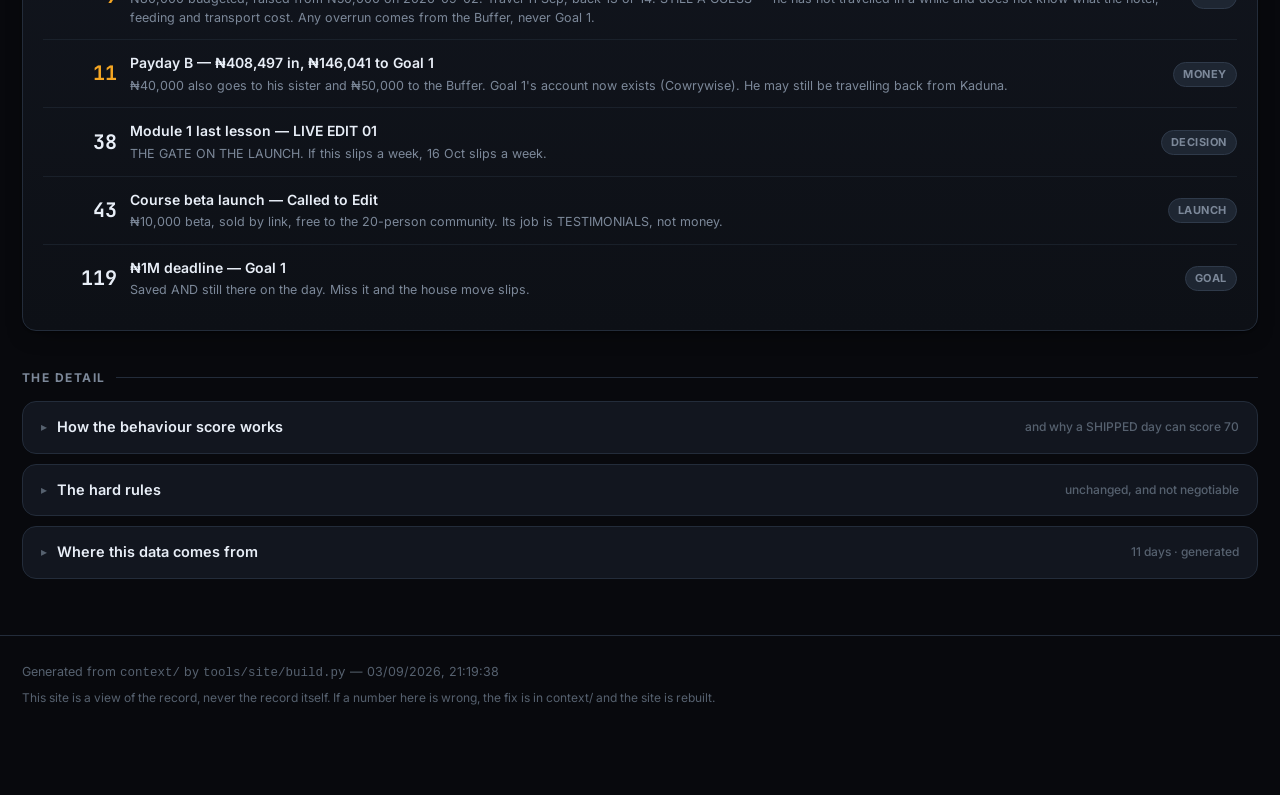
==== commit aeb4636e: "reckon: 2026-09-03 — PARTIAL Client #3 Day 1 ingest only, no cut (37m timer). GF edit ran 4h12m agai" ====
--- a/site/index.html
+++ b/site/index.html
@@ -6,15 +6,15 @@
 <meta name="theme-color" content="#08090d">
 <title>Samuelsignals OS</title>
 <meta name="description" content="Everything, in one glance.">
-<link rel="stylesheet" href="assets/css/app.css?v=20260903073414">
+<link rel="stylesheet" href="assets/css/app.css?v=20260903211938">
 <link rel="icon" href="data:image/svg+xml,<svg xmlns='http://www.w3.org/2000/svg' viewBox='0 0 32 32'><rect width='32' height='32' rx='8' fill='%2335d870'/><text x='16' y='23' font-size='19' font-weight='800' text-anchor='middle' font-family='sans-serif' fill='%2305140c'>S</text></svg>">
 </head>
 <body data-root="">
 <main class="wrap" id="main"></main>
 
-<script src="data/os.js?v=20260903073414"></script>
-<script src="assets/js/charts.js?v=20260903073414"></script>
-<script src="assets/js/app.js?v=20260903073414"></script>
-<script src="assets/js/pages/dashboard.js?v=20260903073414"></script>
+<script src="data/os.js?v=20260903211938"></script>
+<script src="assets/js/charts.js?v=20260903211938"></script>
+<script src="assets/js/app.js?v=20260903211938"></script>
+<script src="assets/js/pages/dashboard.js?v=20260903211938"></script>
 </body>
 </html>
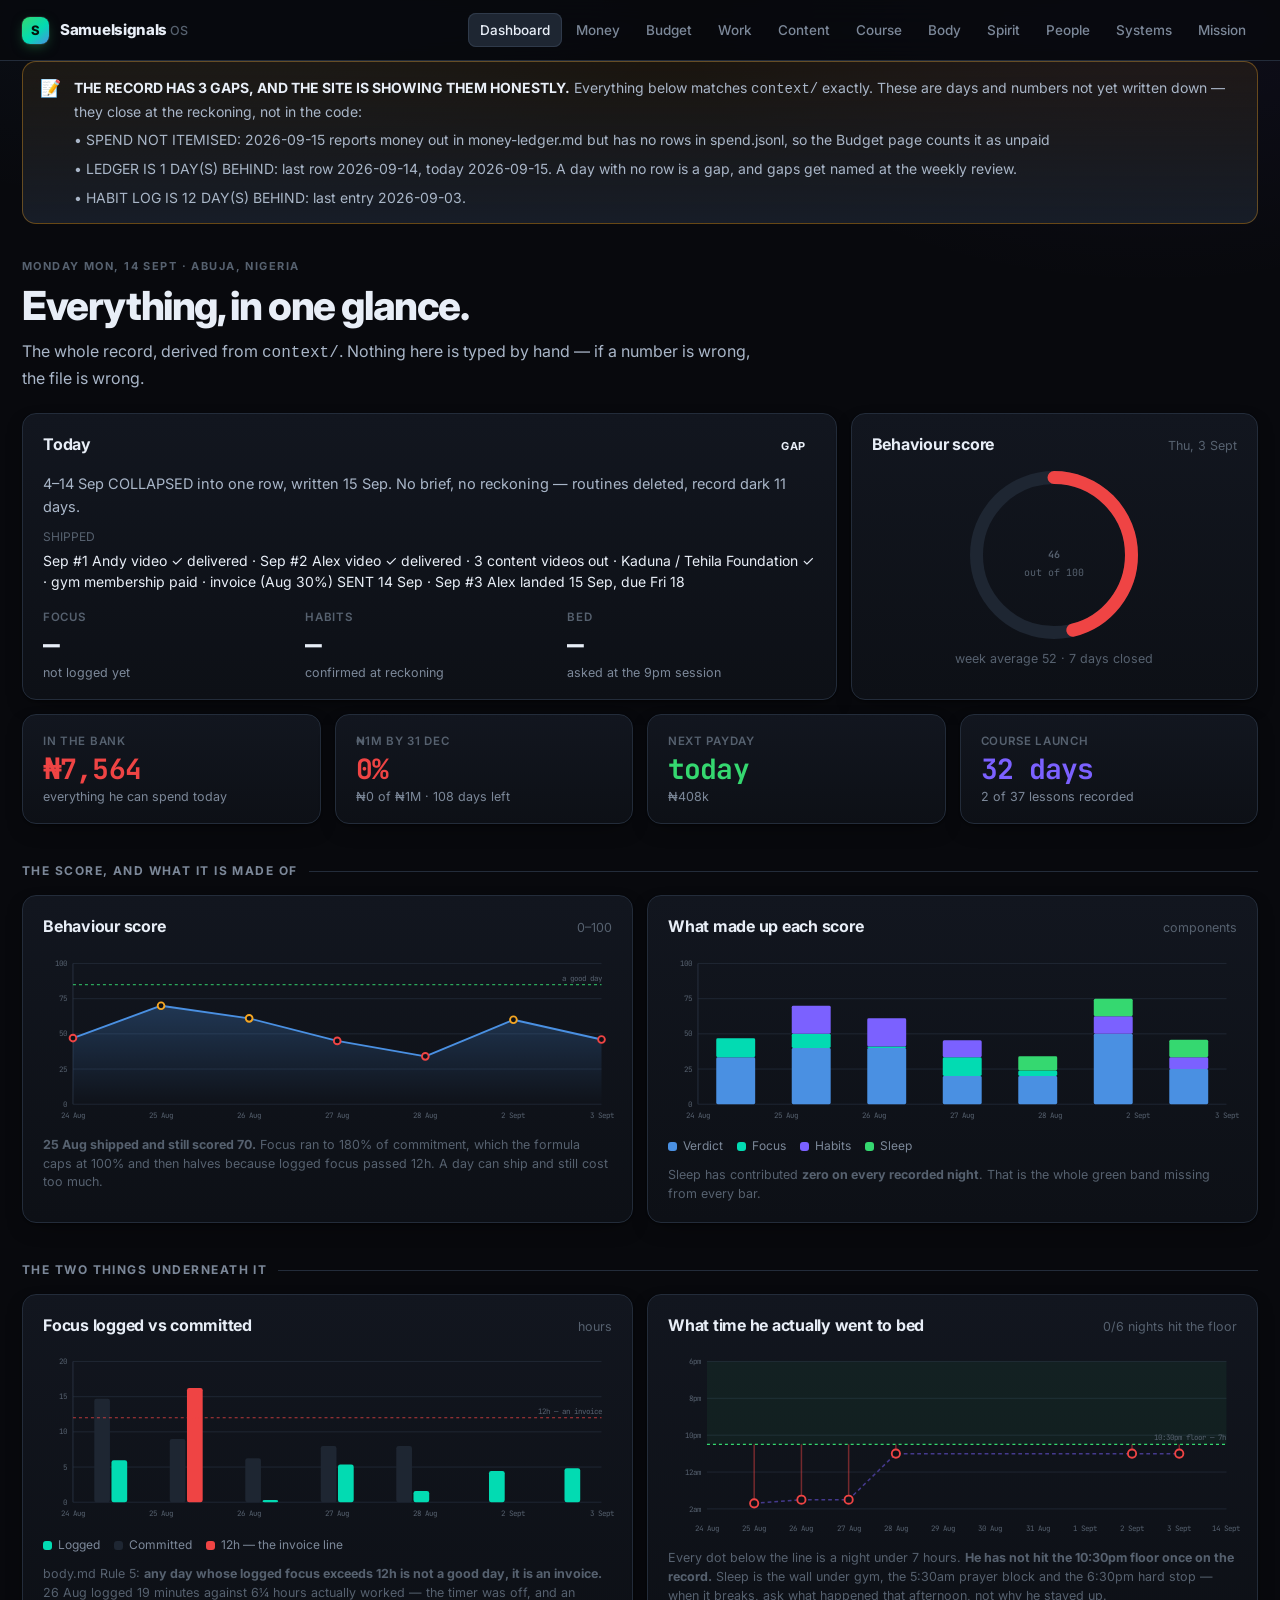
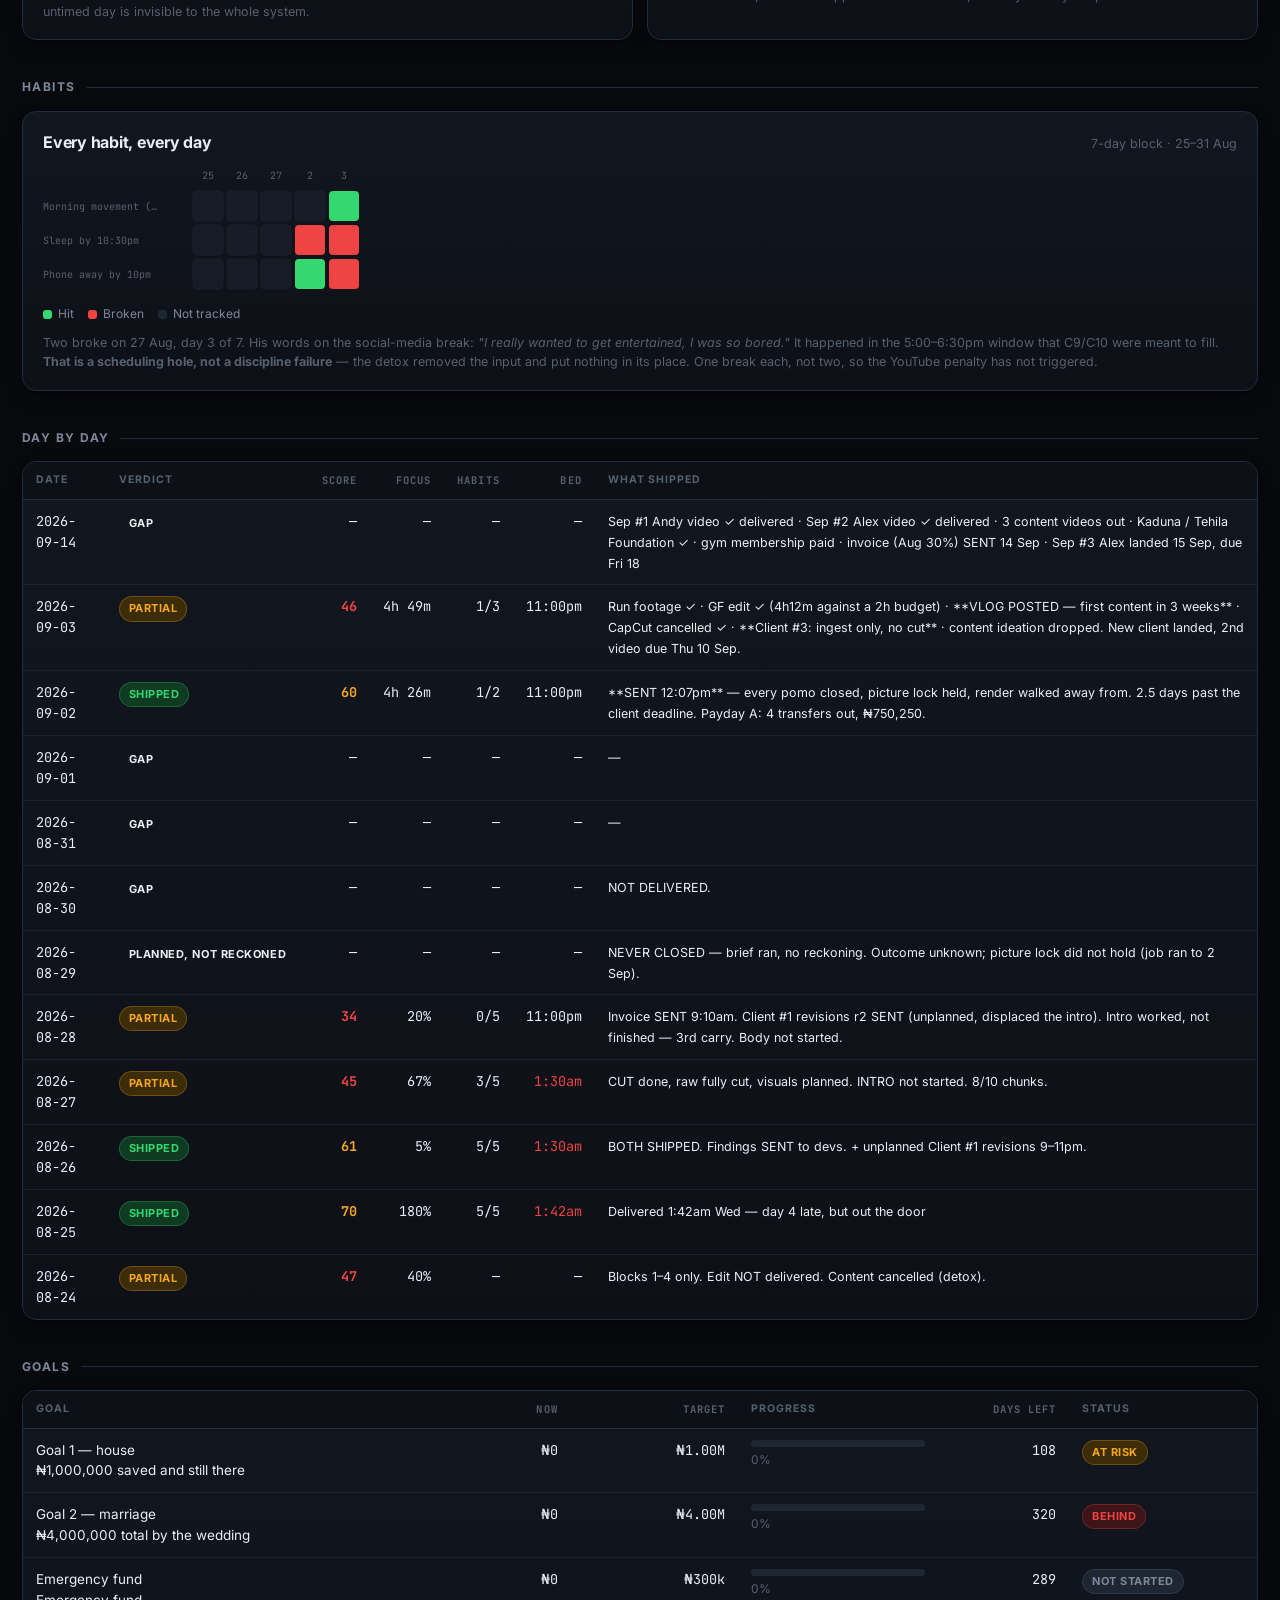
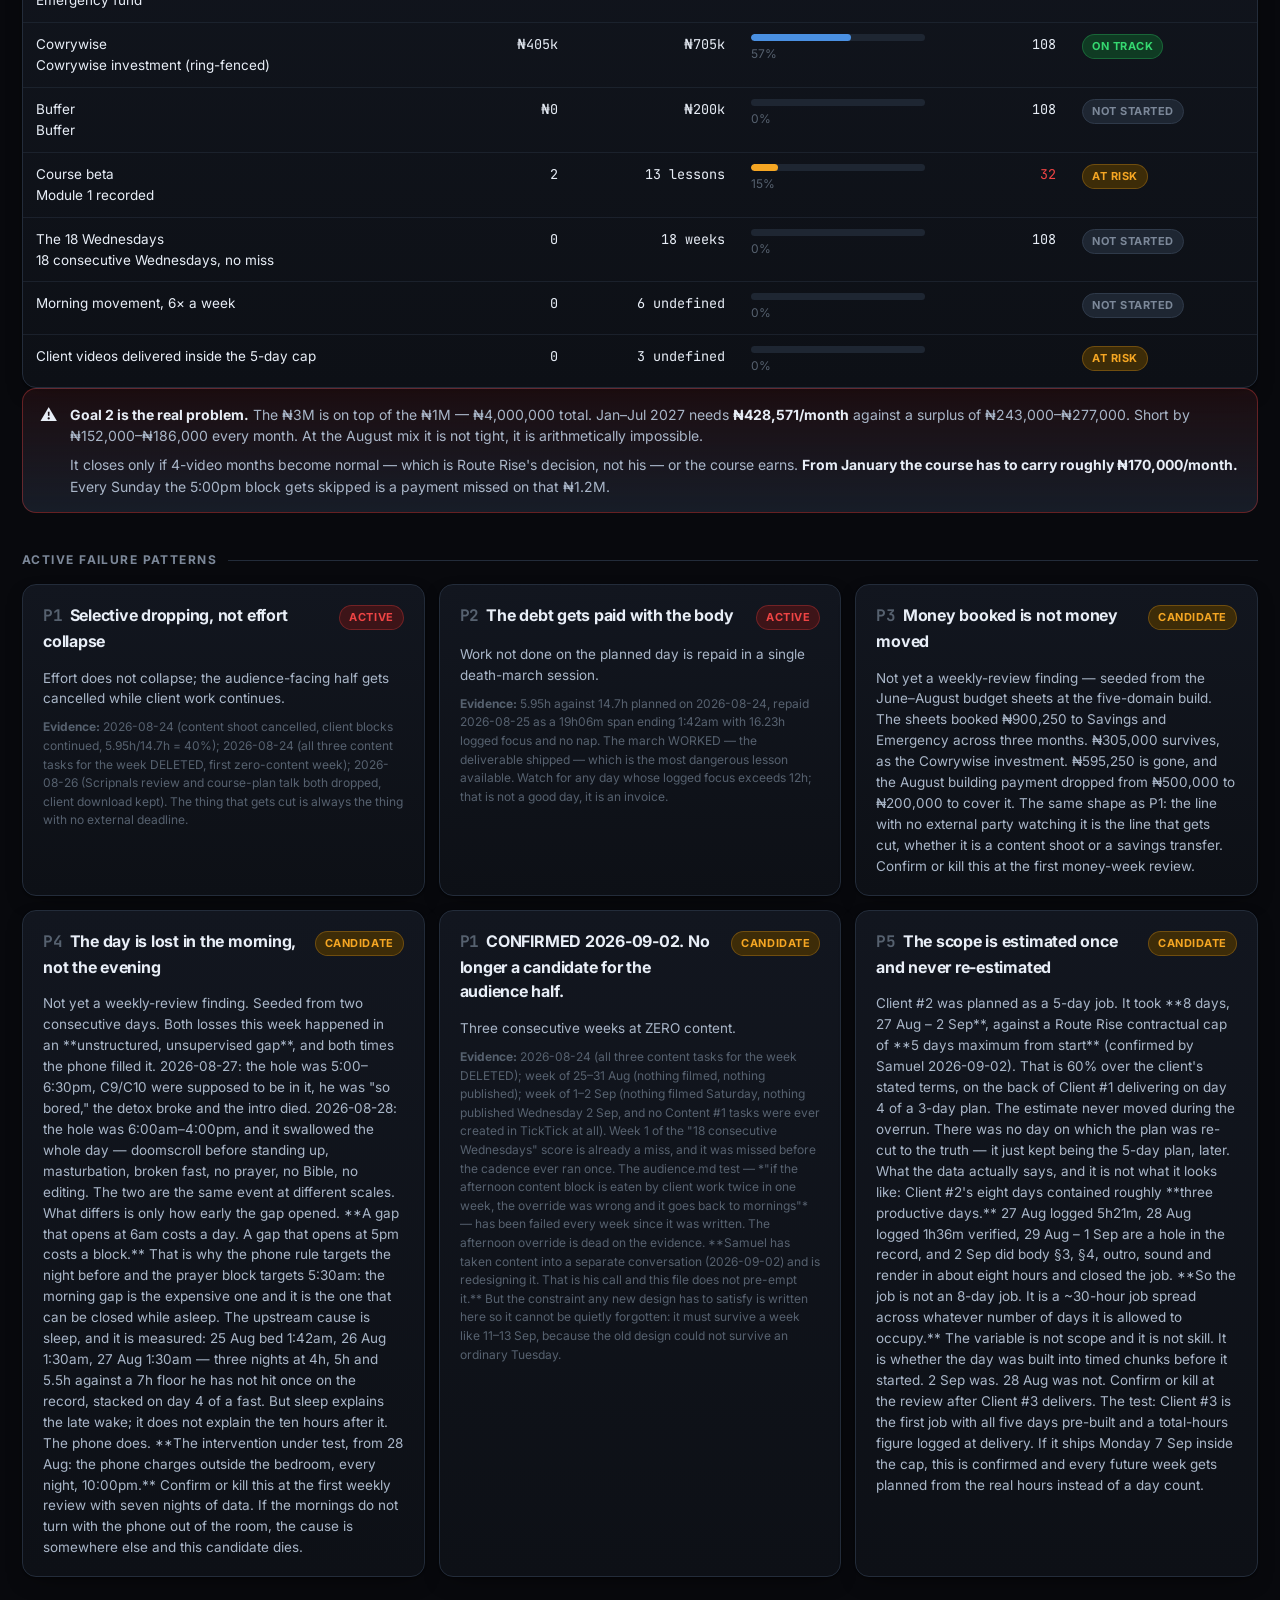
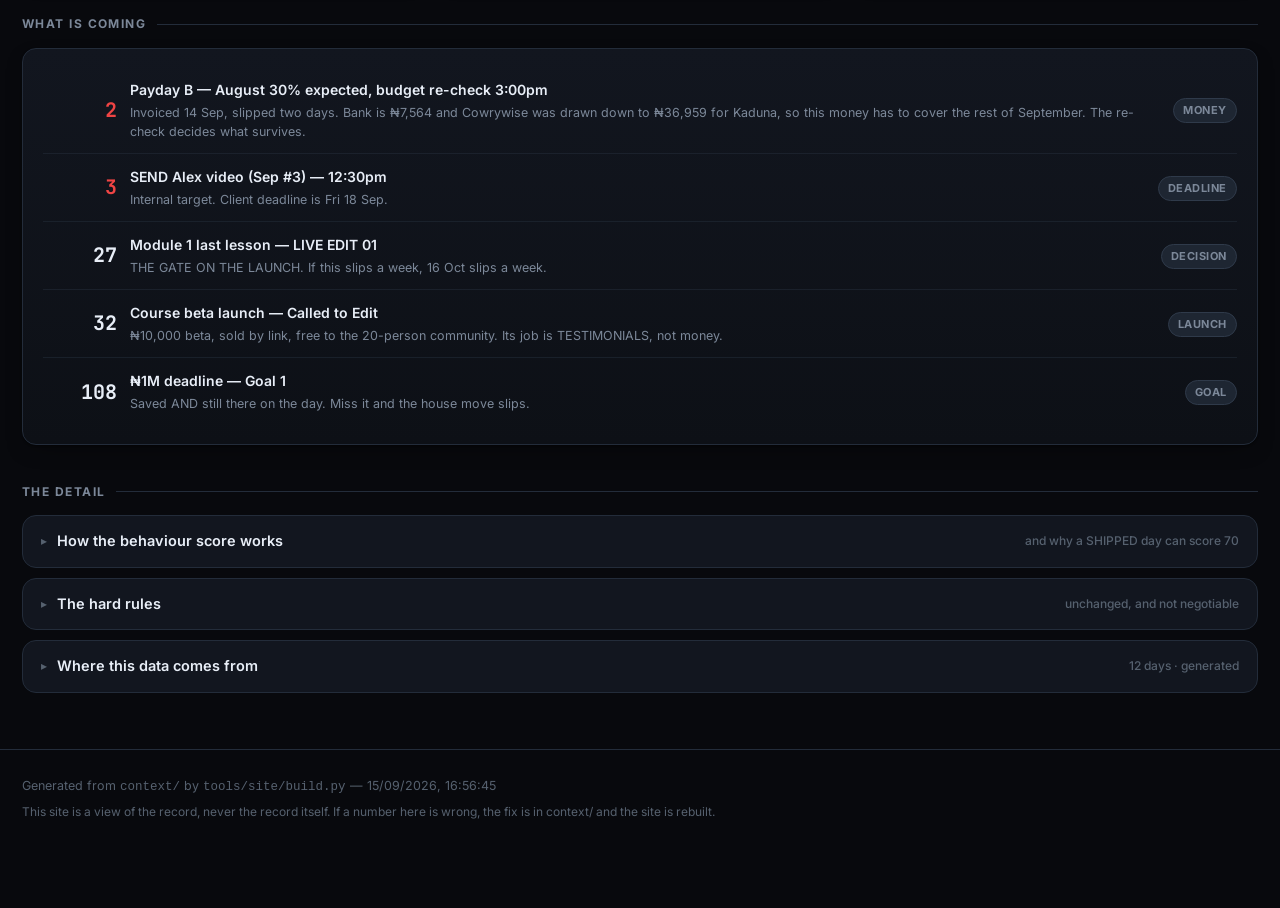
==== commit 38f2f4ac: "2026-09-15: dark stretch logged, routines deleted, new day shape - 4-14 Sep collapsed into one ledge" ====
--- a/site/index.html
+++ b/site/index.html
@@ -6,15 +6,15 @@
 <meta name="theme-color" content="#08090d">
 <title>Samuelsignals OS</title>
 <meta name="description" content="Everything, in one glance.">
-<link rel="stylesheet" href="assets/css/app.css?v=20260903211938">
+<link rel="stylesheet" href="assets/css/app.css?v=20260915165645">
 <link rel="icon" href="data:image/svg+xml,<svg xmlns='http://www.w3.org/2000/svg' viewBox='0 0 32 32'><rect width='32' height='32' rx='8' fill='%2335d870'/><text x='16' y='23' font-size='19' font-weight='800' text-anchor='middle' font-family='sans-serif' fill='%2305140c'>S</text></svg>">
 </head>
 <body data-root="">
 <main class="wrap" id="main"></main>
 
-<script src="data/os.js?v=20260903211938"></script>
-<script src="assets/js/charts.js?v=20260903211938"></script>
-<script src="assets/js/app.js?v=20260903211938"></script>
-<script src="assets/js/pages/dashboard.js?v=20260903211938"></script>
+<script src="data/os.js?v=20260915165645"></script>
+<script src="assets/js/charts.js?v=20260915165645"></script>
+<script src="assets/js/app.js?v=20260915165645"></script>
+<script src="assets/js/pages/dashboard.js?v=20260915165645"></script>
 </body>
 </html>
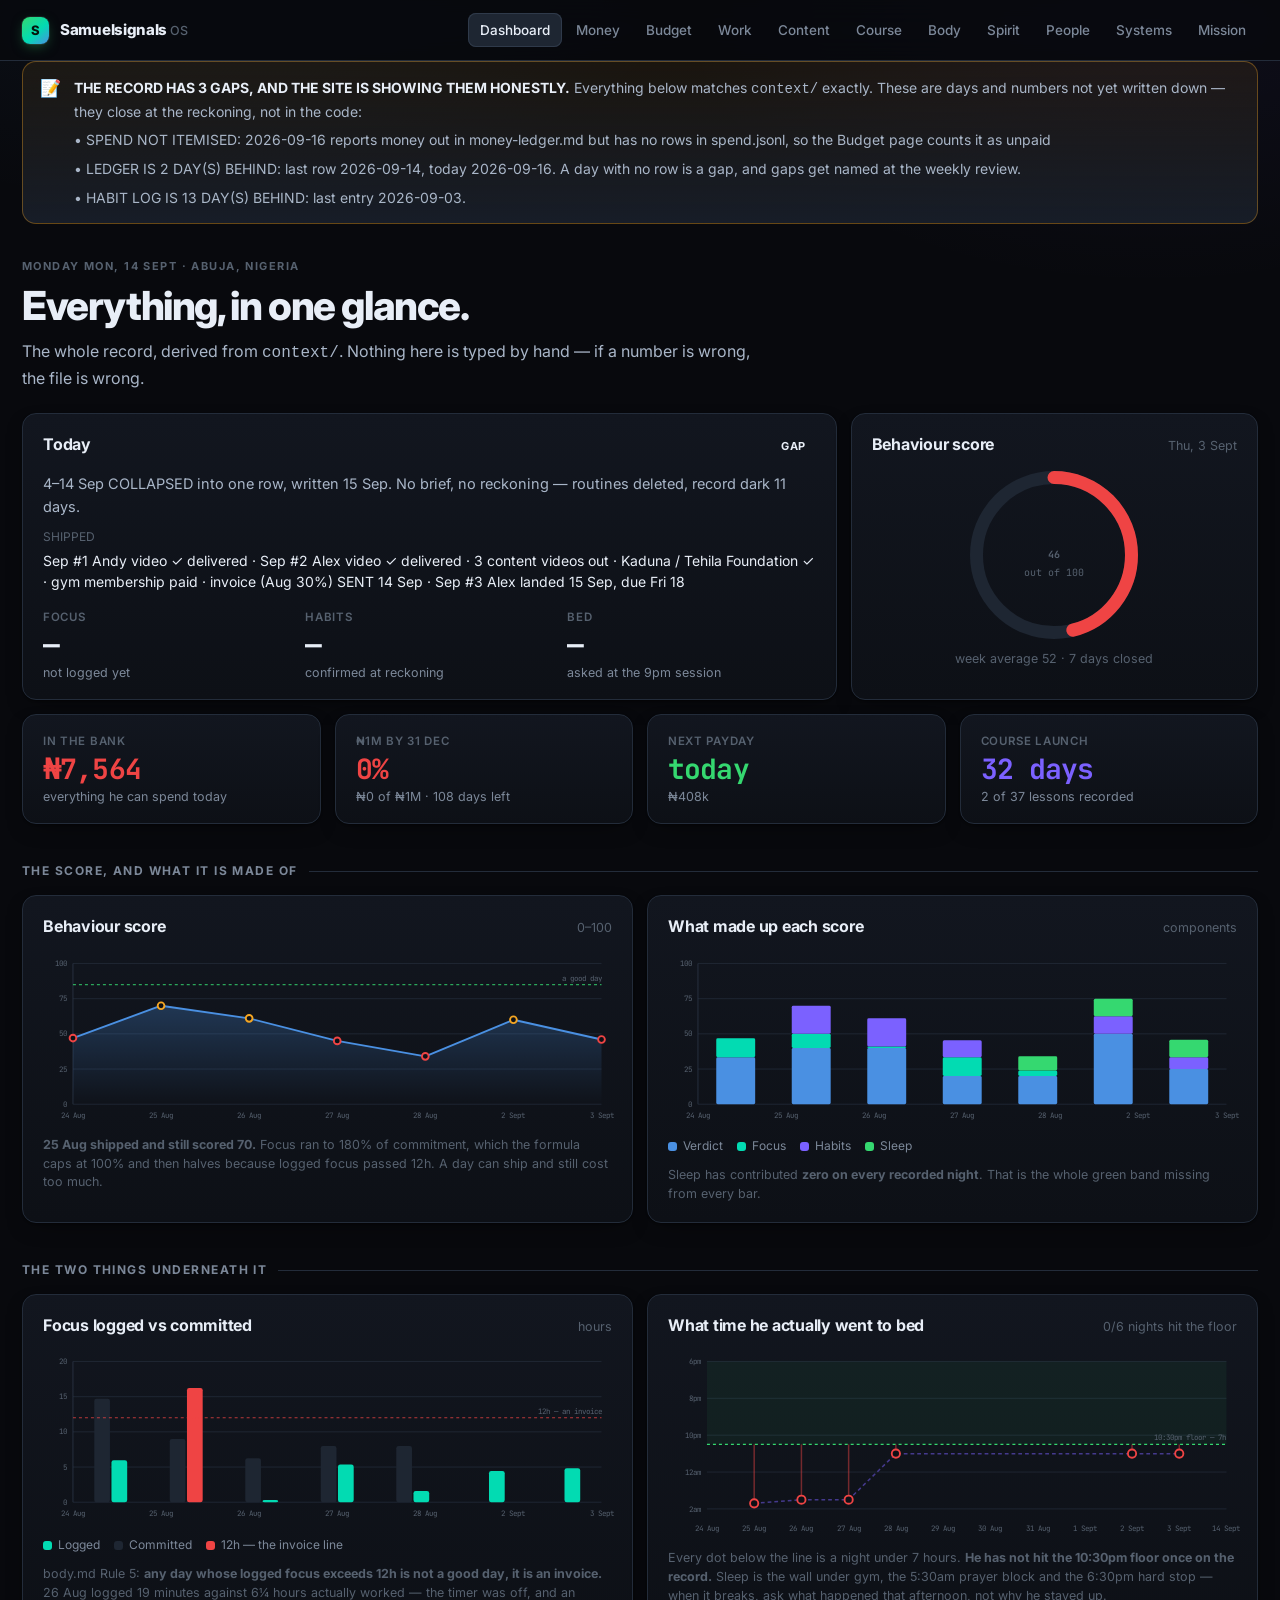
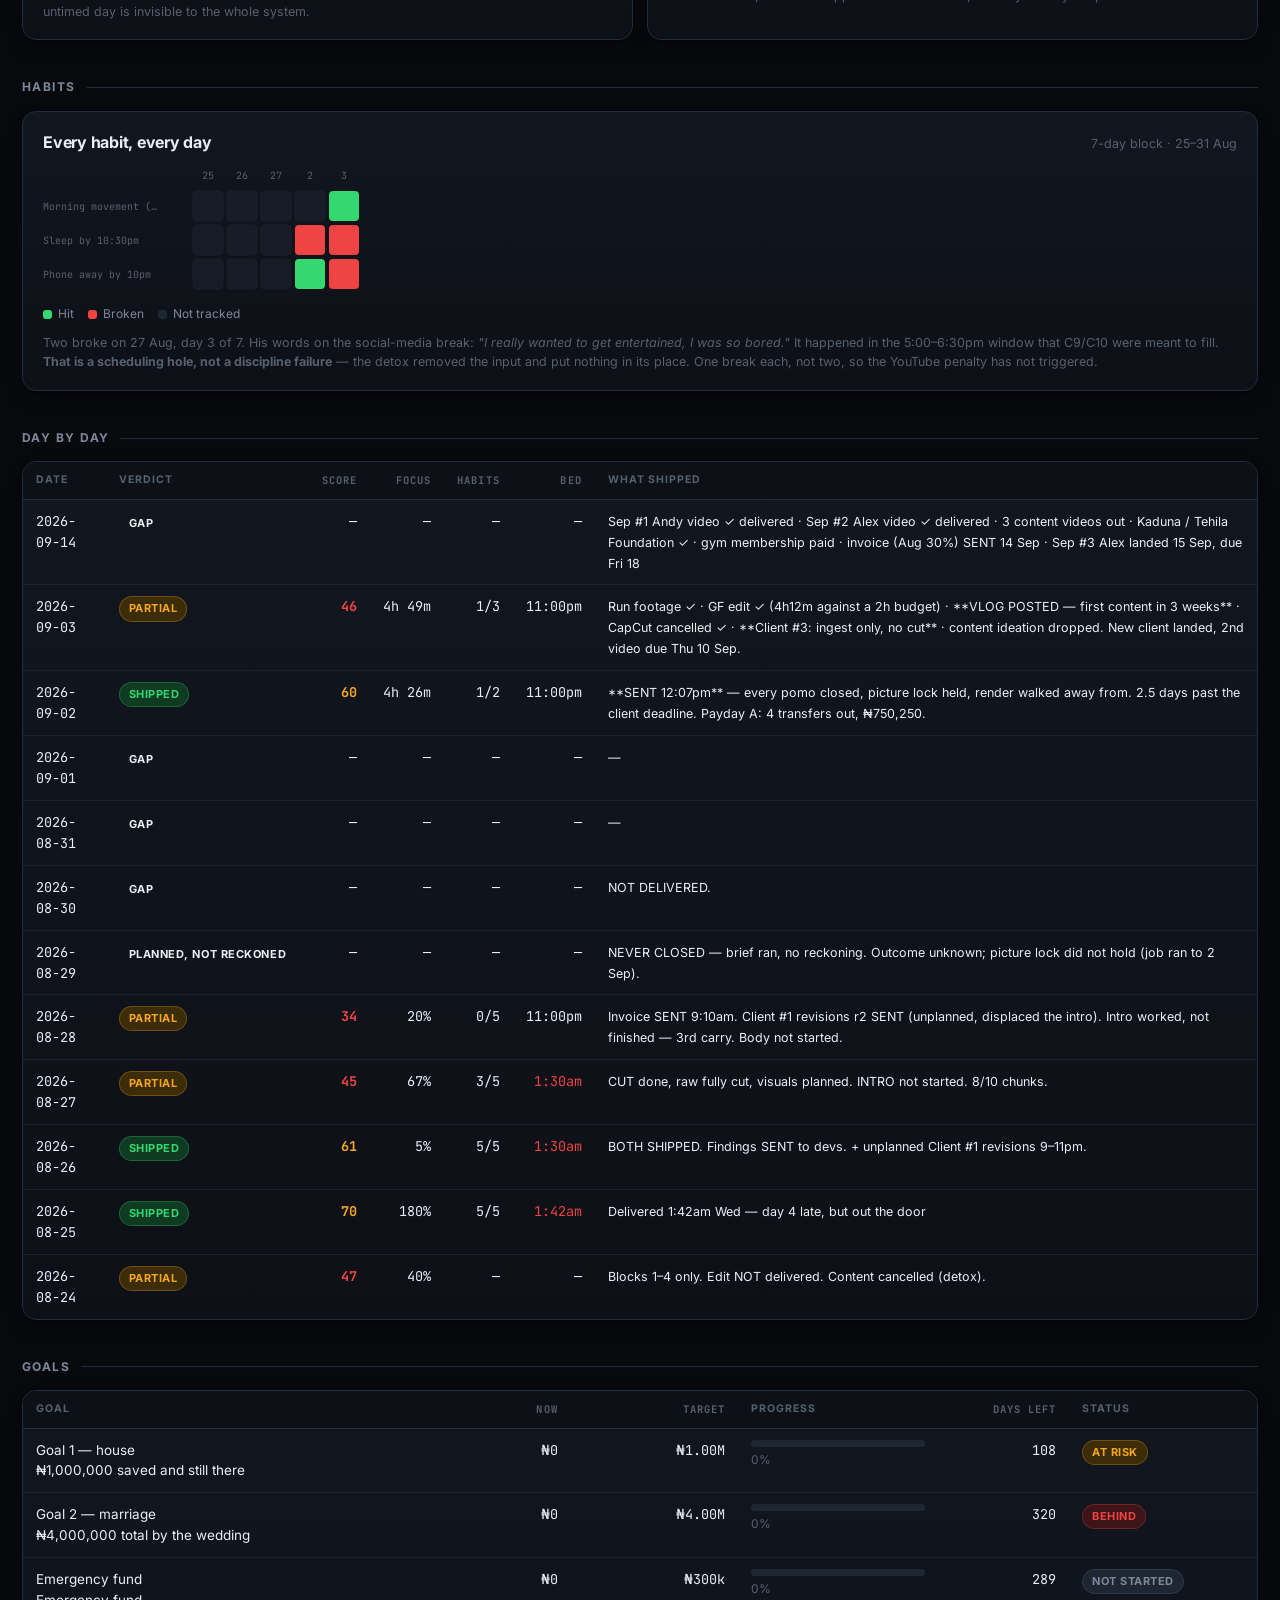
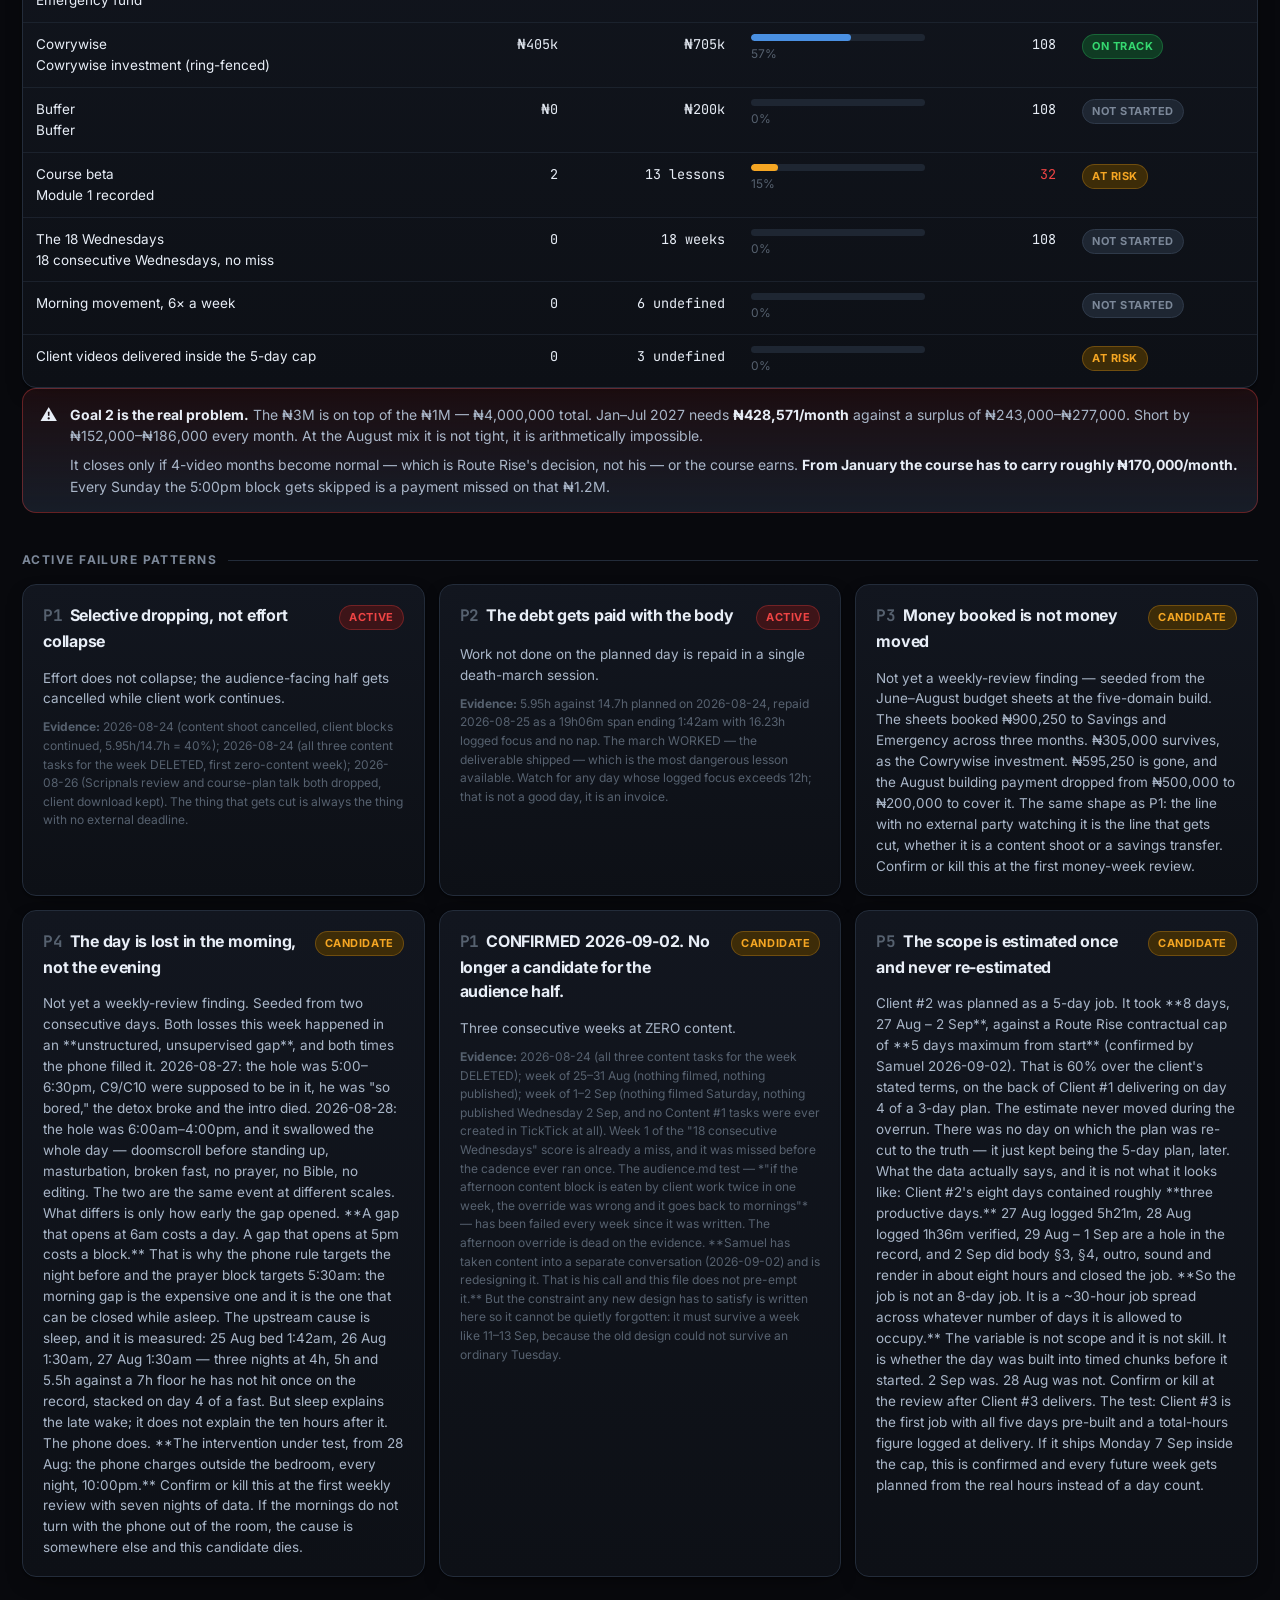
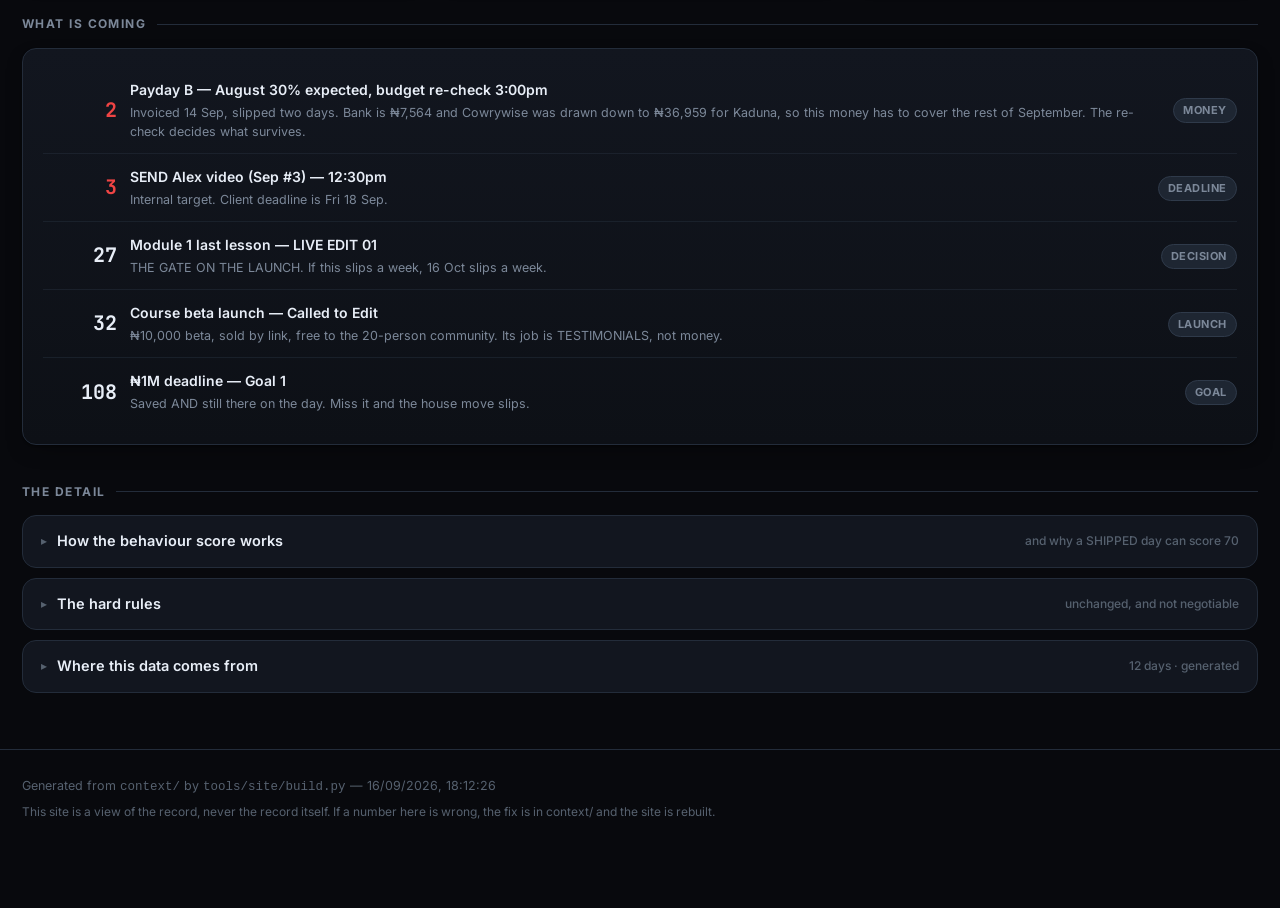
==== commit 37d7fc0c: "paid: 2026-09-16 Aug 30% landed N411,709; chicken meal N3,500 on 15 Sep Co-Authored-By: Claude Opus " ====
--- a/site/index.html
+++ b/site/index.html
@@ -6,15 +6,15 @@
 <meta name="theme-color" content="#08090d">
 <title>Samuelsignals OS</title>
 <meta name="description" content="Everything, in one glance.">
-<link rel="stylesheet" href="assets/css/app.css?v=20260915165645">
+<link rel="stylesheet" href="assets/css/app.css?v=20260916181226">
 <link rel="icon" href="data:image/svg+xml,<svg xmlns='http://www.w3.org/2000/svg' viewBox='0 0 32 32'><rect width='32' height='32' rx='8' fill='%2335d870'/><text x='16' y='23' font-size='19' font-weight='800' text-anchor='middle' font-family='sans-serif' fill='%2305140c'>S</text></svg>">
 </head>
 <body data-root="">
 <main class="wrap" id="main"></main>
 
-<script src="data/os.js?v=20260915165645"></script>
-<script src="assets/js/charts.js?v=20260915165645"></script>
-<script src="assets/js/app.js?v=20260915165645"></script>
-<script src="assets/js/pages/dashboard.js?v=20260915165645"></script>
+<script src="data/os.js?v=20260916181226"></script>
+<script src="assets/js/charts.js?v=20260916181226"></script>
+<script src="assets/js/app.js?v=20260916181226"></script>
+<script src="assets/js/pages/dashboard.js?v=20260916181226"></script>
 </body>
 </html>
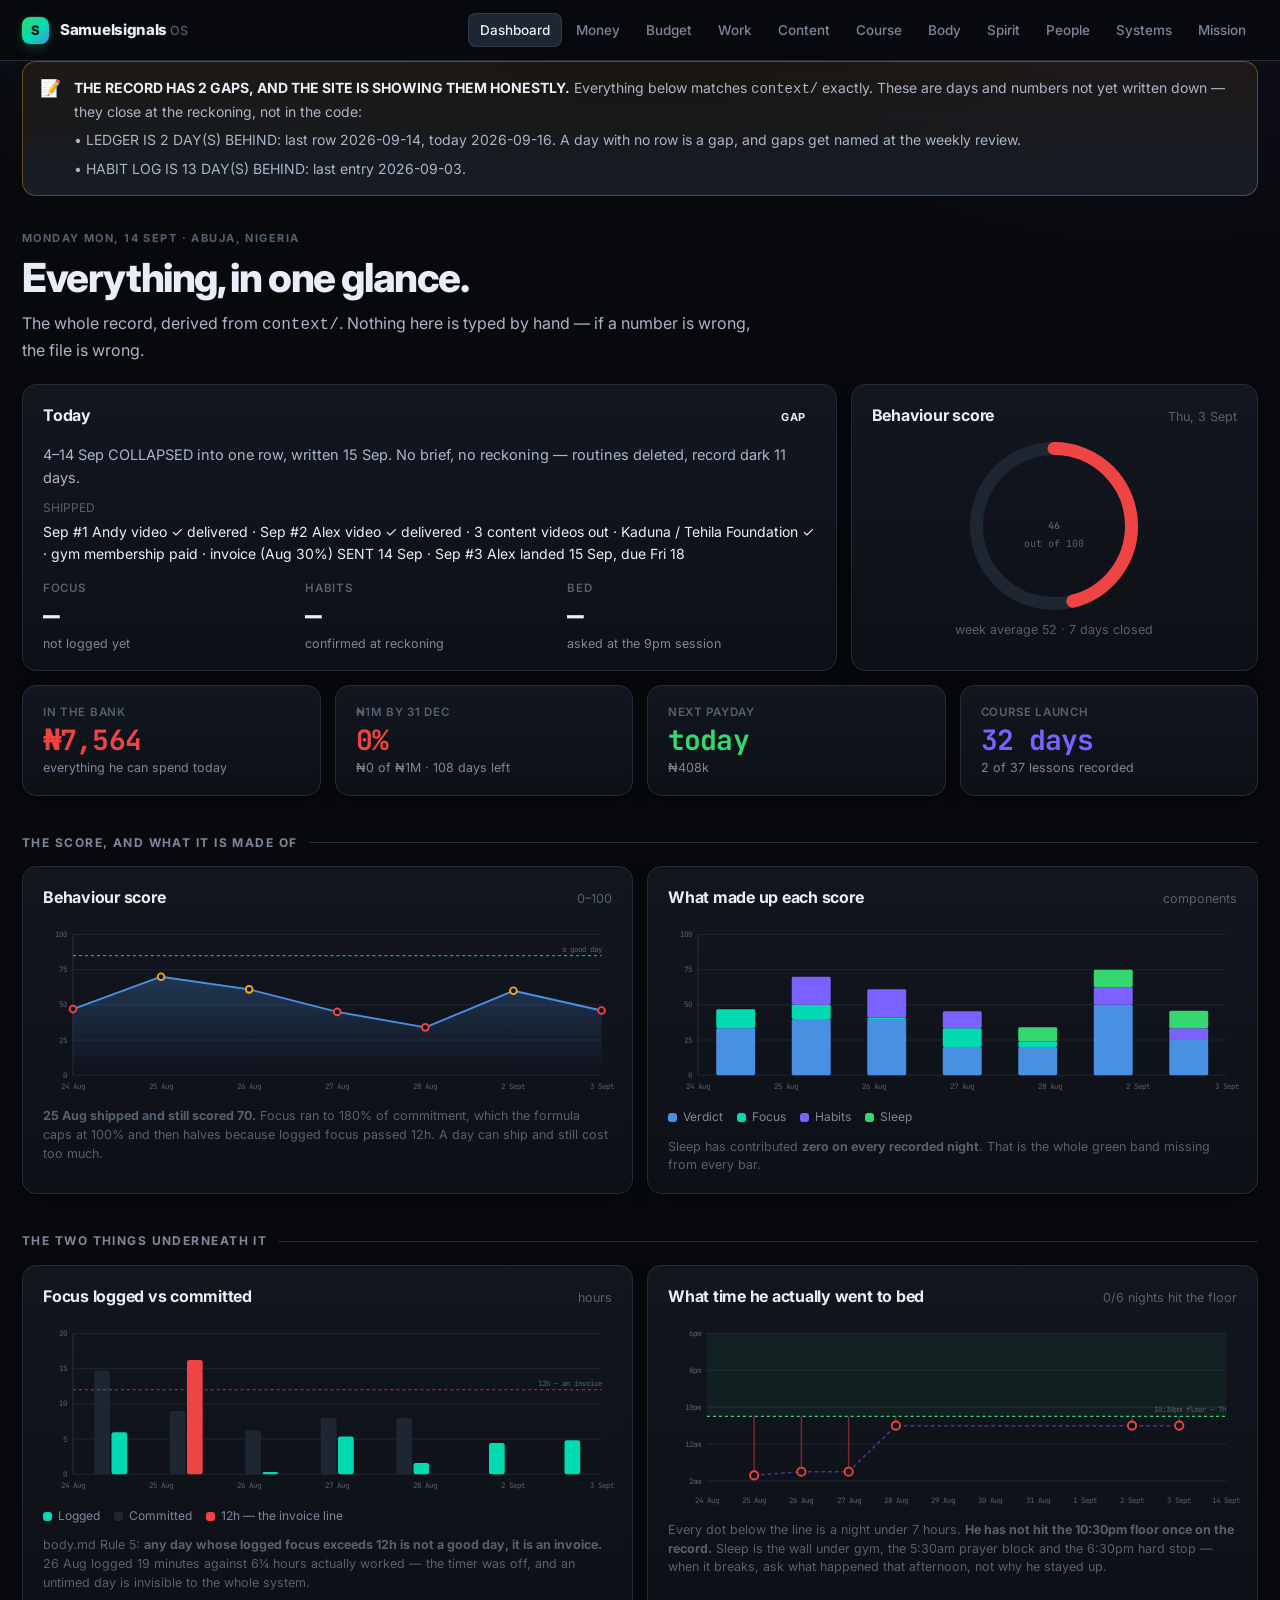
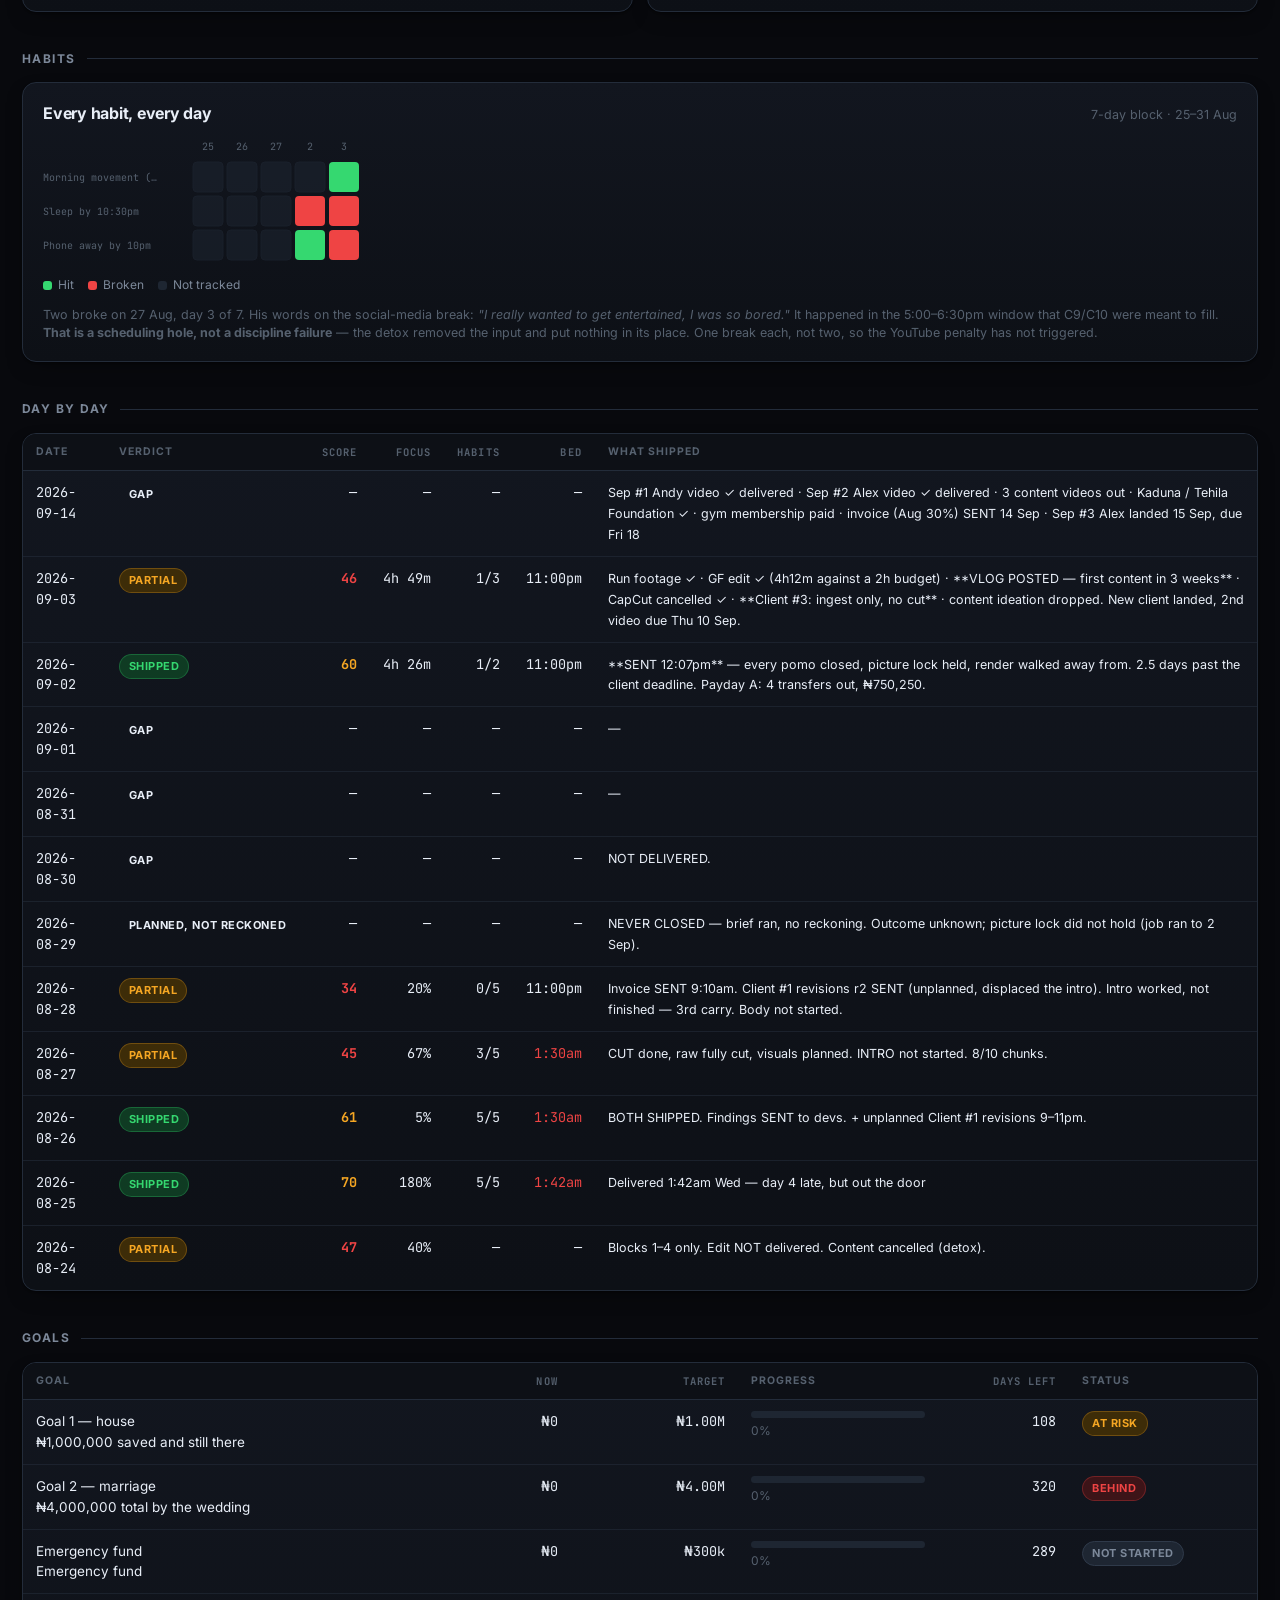
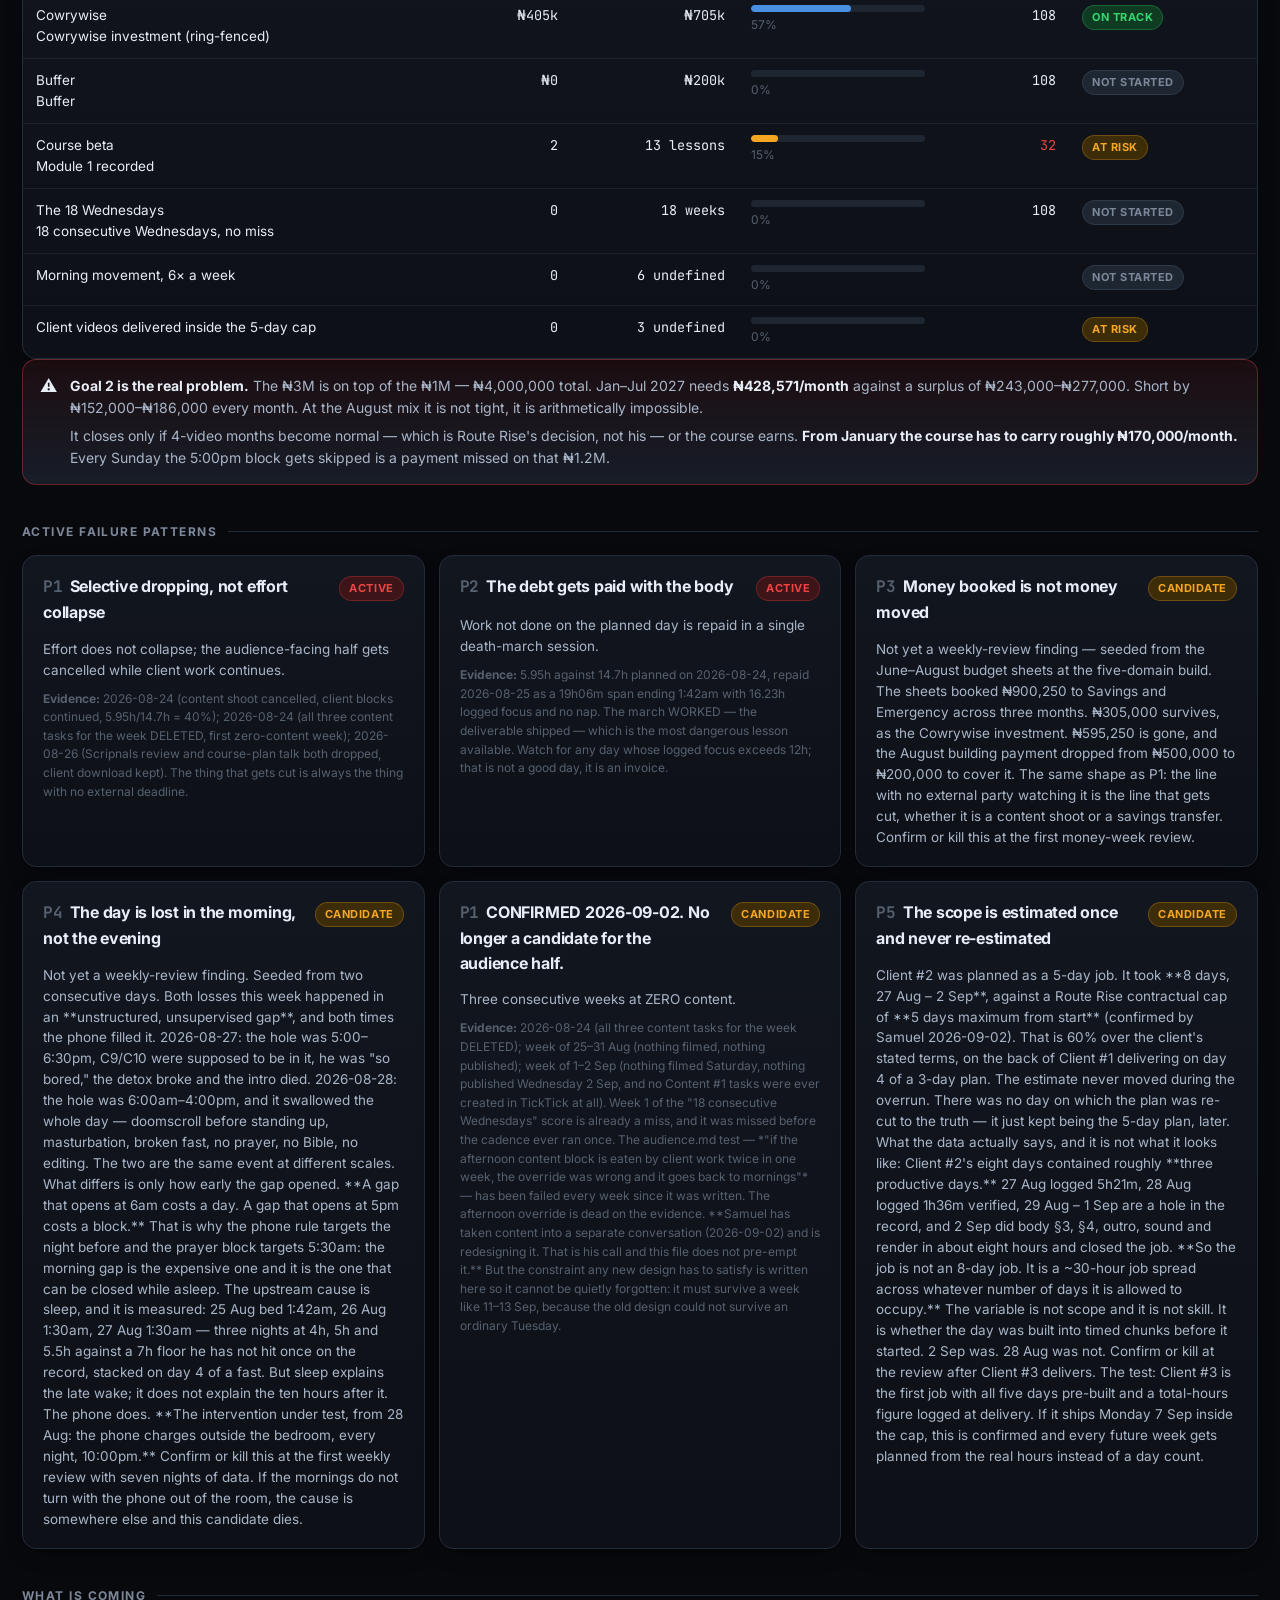
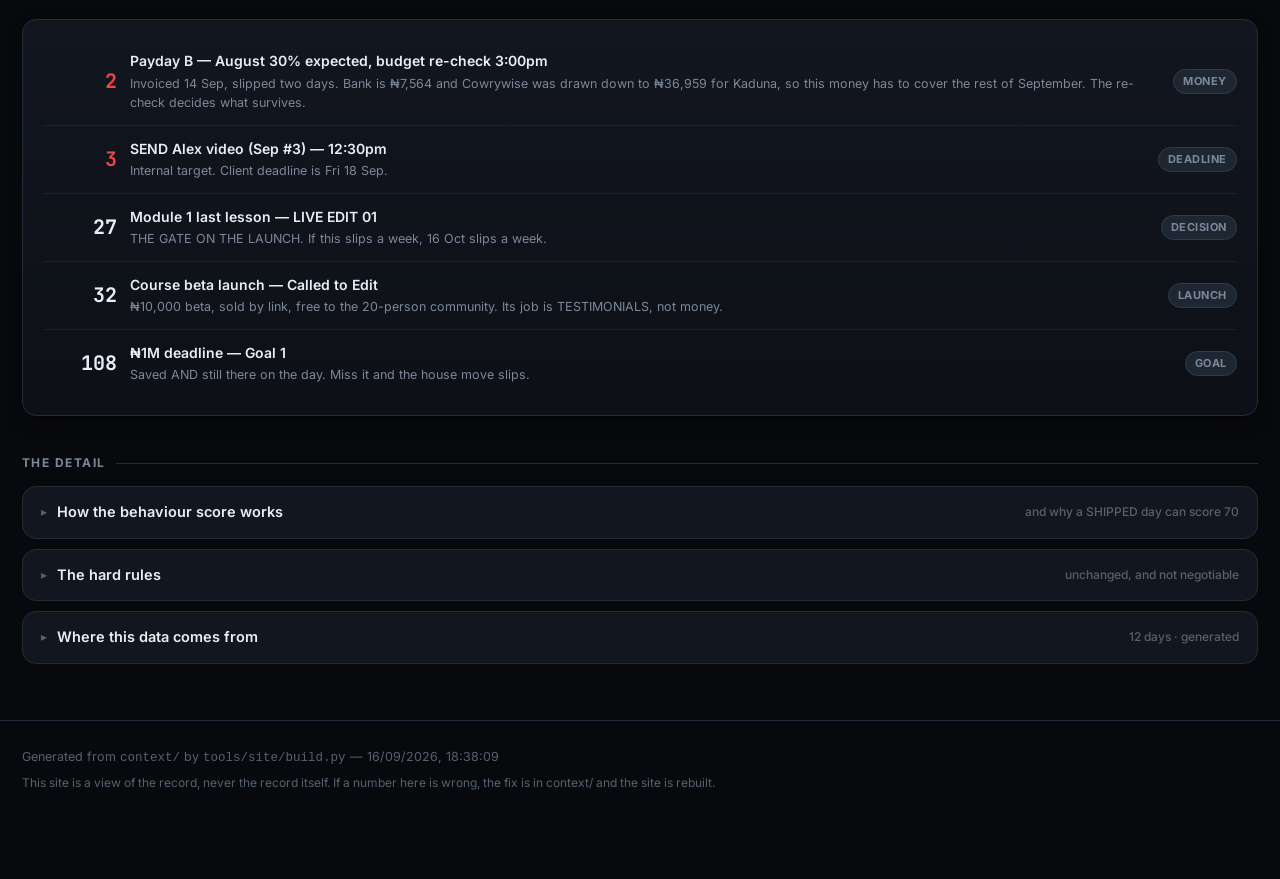
==== commit b96720ad: "paid: Payday B pots moved (Goal 1 N146,041, Buffer N50,000); Sep cuts to creator visits, admin, givi" ====
--- a/site/index.html
+++ b/site/index.html
@@ -6,15 +6,15 @@
 <meta name="theme-color" content="#08090d">
 <title>Samuelsignals OS</title>
 <meta name="description" content="Everything, in one glance.">
-<link rel="stylesheet" href="assets/css/app.css?v=20260916181226">
+<link rel="stylesheet" href="assets/css/app.css?v=20260916183809">
 <link rel="icon" href="data:image/svg+xml,<svg xmlns='http://www.w3.org/2000/svg' viewBox='0 0 32 32'><rect width='32' height='32' rx='8' fill='%2335d870'/><text x='16' y='23' font-size='19' font-weight='800' text-anchor='middle' font-family='sans-serif' fill='%2305140c'>S</text></svg>">
 </head>
 <body data-root="">
 <main class="wrap" id="main"></main>
 
-<script src="data/os.js?v=20260916181226"></script>
-<script src="assets/js/charts.js?v=20260916181226"></script>
-<script src="assets/js/app.js?v=20260916181226"></script>
-<script src="assets/js/pages/dashboard.js?v=20260916181226"></script>
+<script src="data/os.js?v=20260916183809"></script>
+<script src="assets/js/charts.js?v=20260916183809"></script>
+<script src="assets/js/app.js?v=20260916183809"></script>
+<script src="assets/js/pages/dashboard.js?v=20260916183809"></script>
 </body>
 </html>
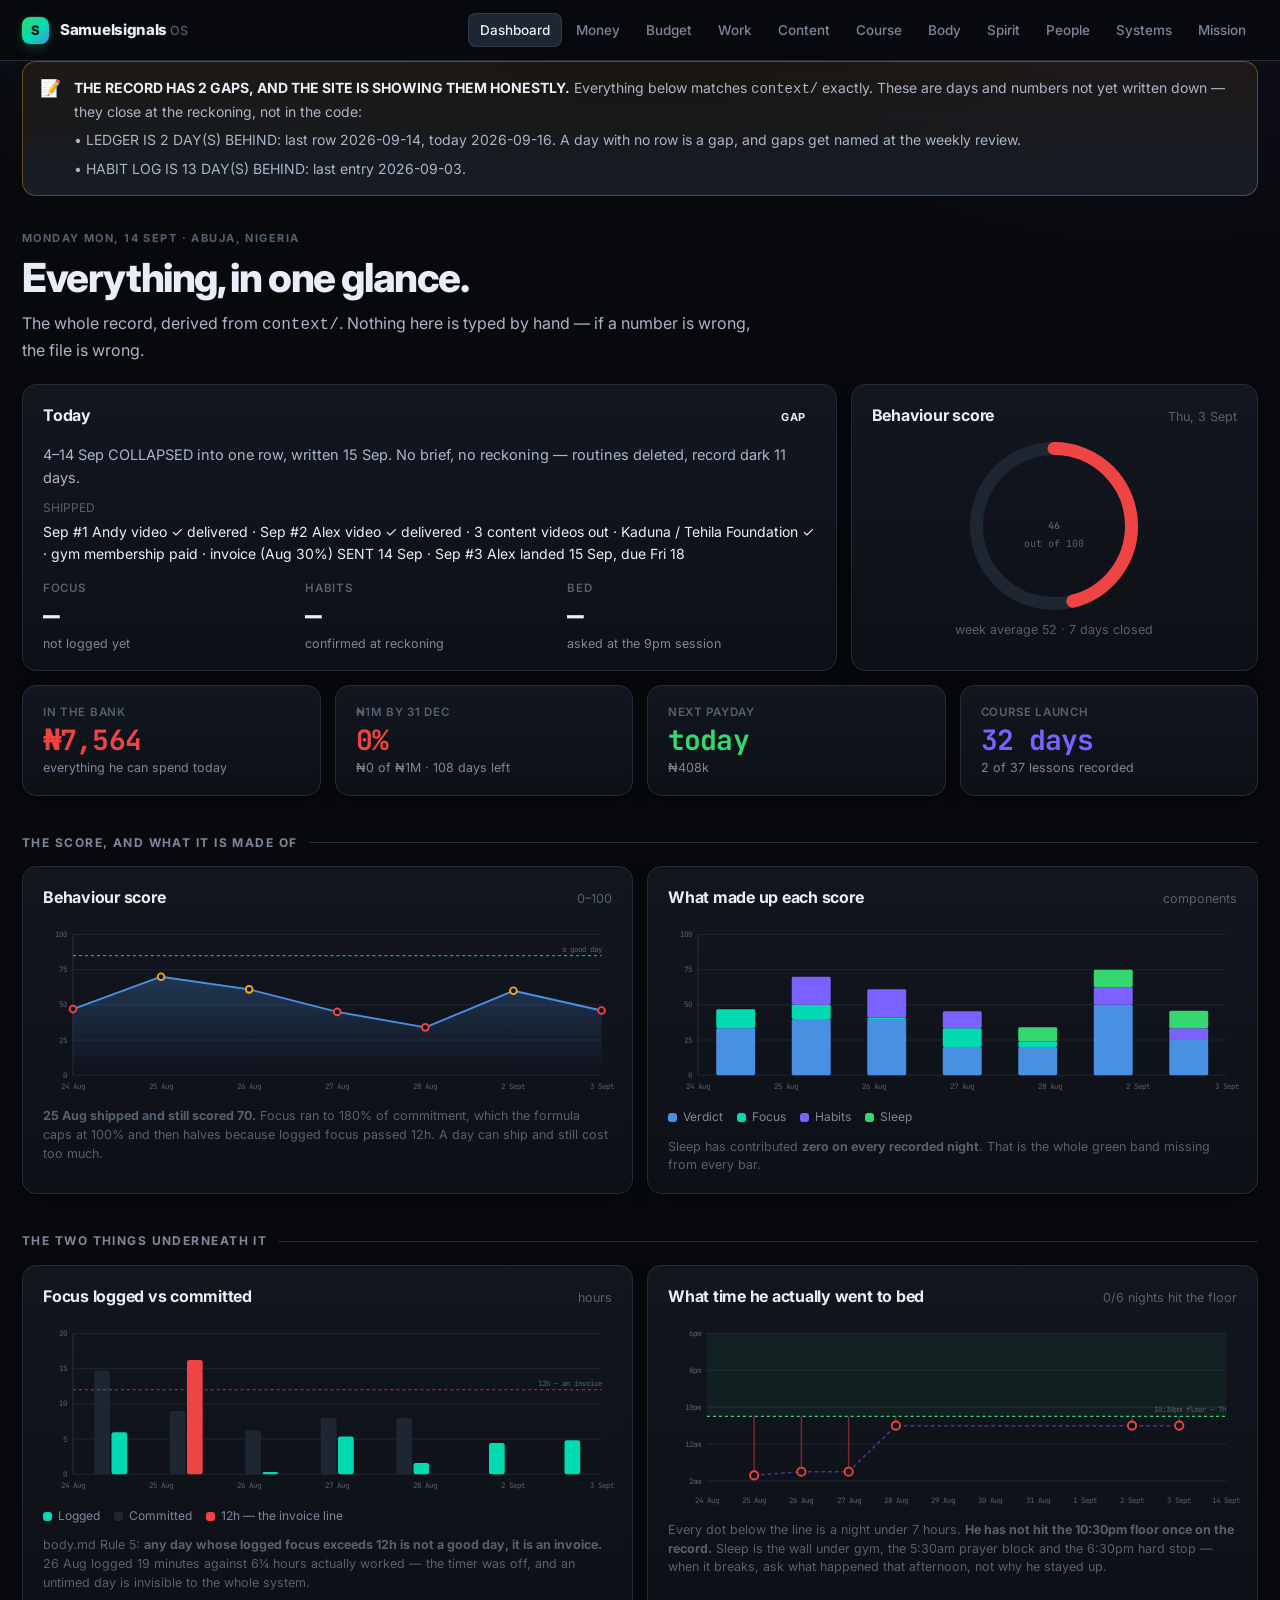
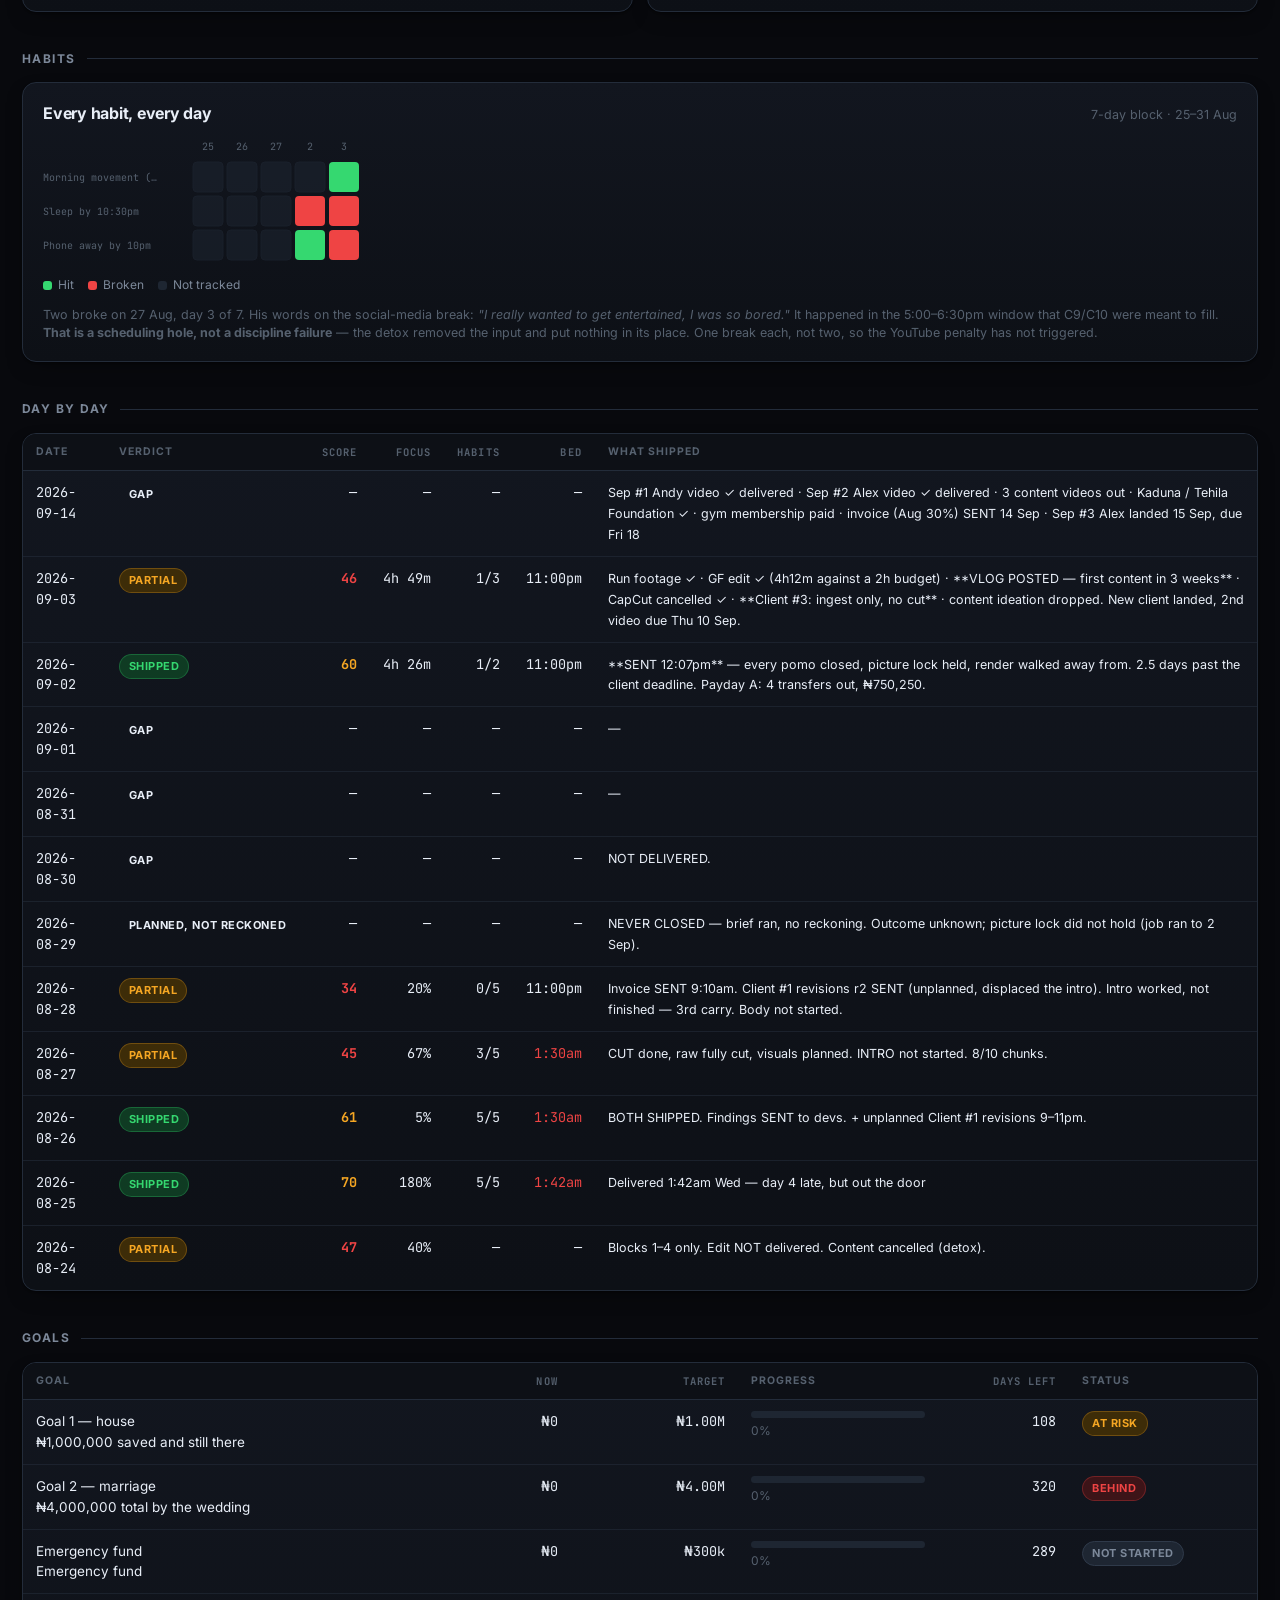
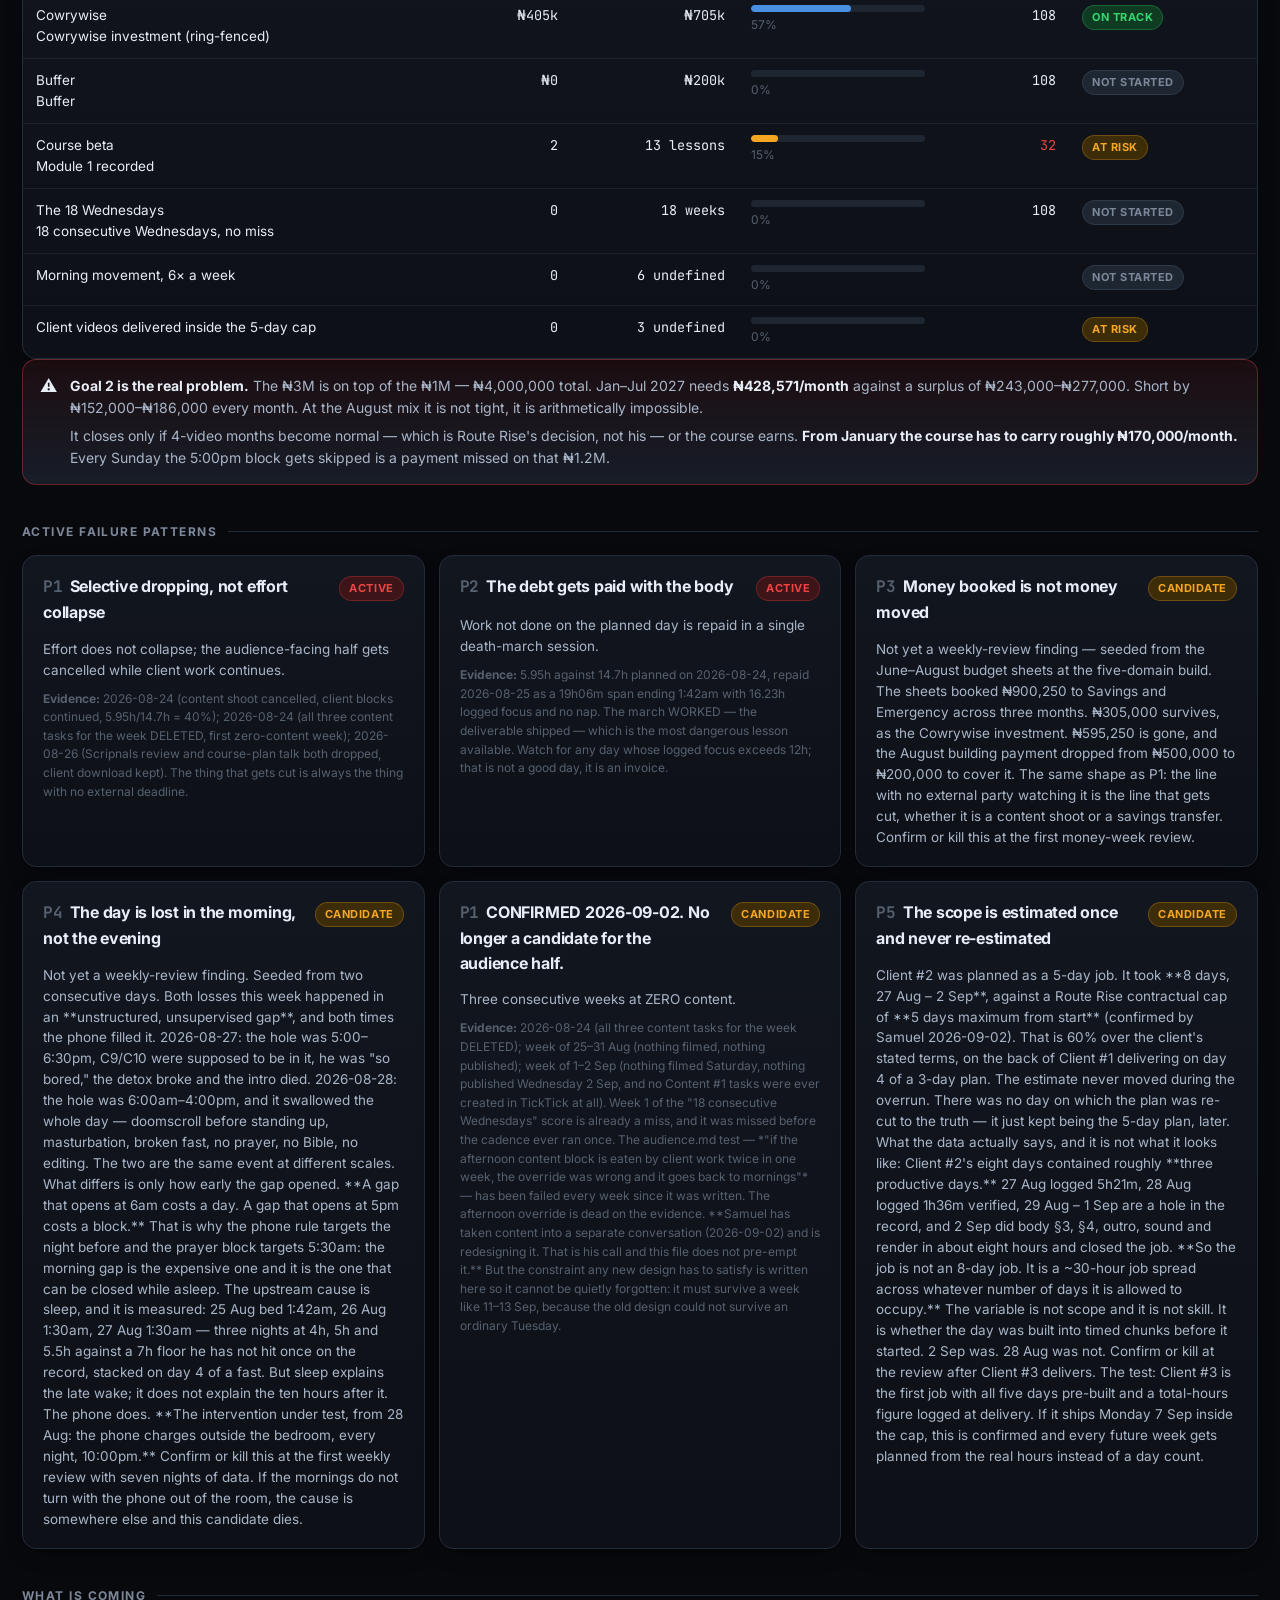
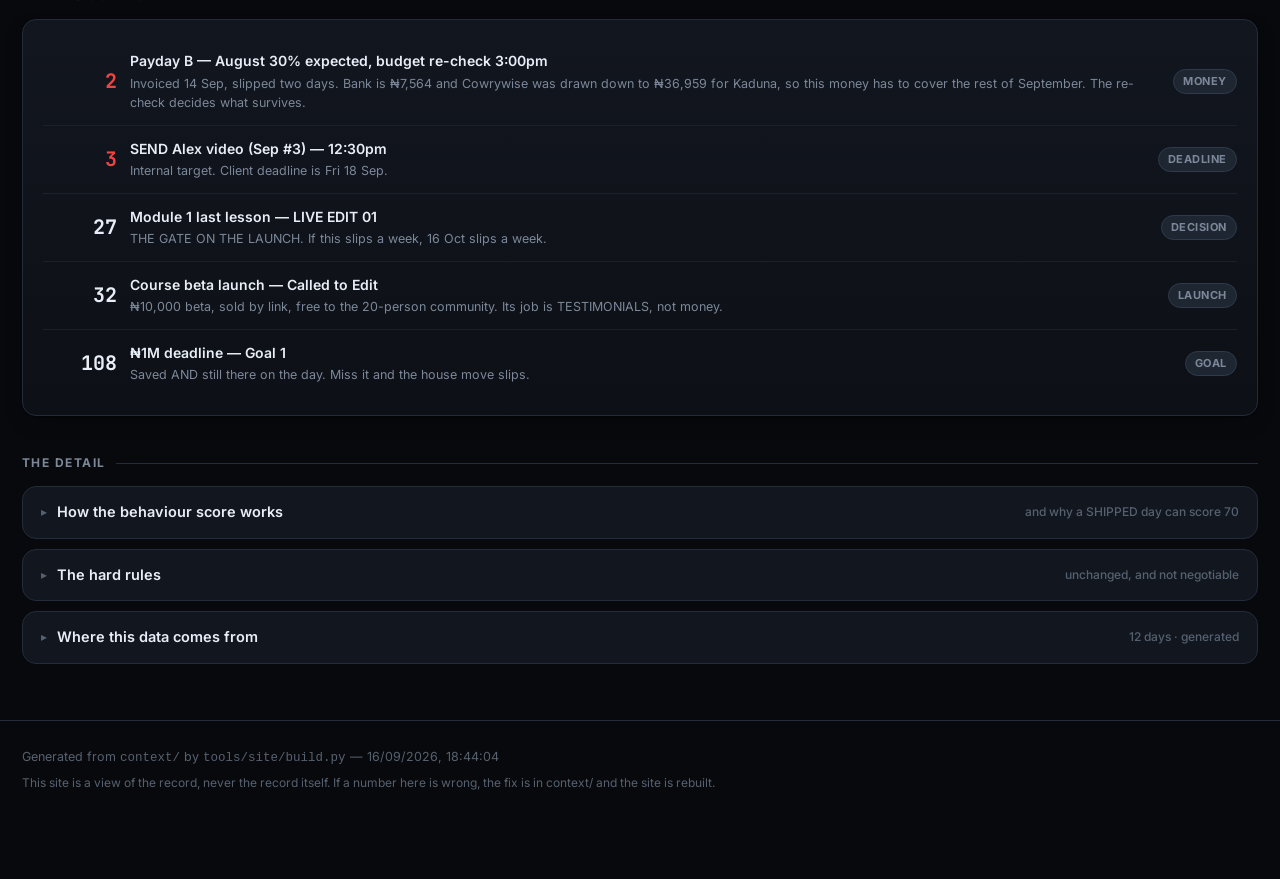
==== commit e01cd60f: "budget: Sep second half — Kaduna derived N430,011, Kemi repaid 1/2, feeding N30k added Co-Authored-B" ====
--- a/site/index.html
+++ b/site/index.html
@@ -6,15 +6,15 @@
 <meta name="theme-color" content="#08090d">
 <title>Samuelsignals OS</title>
 <meta name="description" content="Everything, in one glance.">
-<link rel="stylesheet" href="assets/css/app.css?v=20260916183809">
+<link rel="stylesheet" href="assets/css/app.css?v=20260916184404">
 <link rel="icon" href="data:image/svg+xml,<svg xmlns='http://www.w3.org/2000/svg' viewBox='0 0 32 32'><rect width='32' height='32' rx='8' fill='%2335d870'/><text x='16' y='23' font-size='19' font-weight='800' text-anchor='middle' font-family='sans-serif' fill='%2305140c'>S</text></svg>">
 </head>
 <body data-root="">
 <main class="wrap" id="main"></main>
 
-<script src="data/os.js?v=20260916183809"></script>
-<script src="assets/js/charts.js?v=20260916183809"></script>
-<script src="assets/js/app.js?v=20260916183809"></script>
-<script src="assets/js/pages/dashboard.js?v=20260916183809"></script>
+<script src="data/os.js?v=20260916184404"></script>
+<script src="assets/js/charts.js?v=20260916184404"></script>
+<script src="assets/js/app.js?v=20260916184404"></script>
+<script src="assets/js/pages/dashboard.js?v=20260916184404"></script>
 </body>
 </html>
